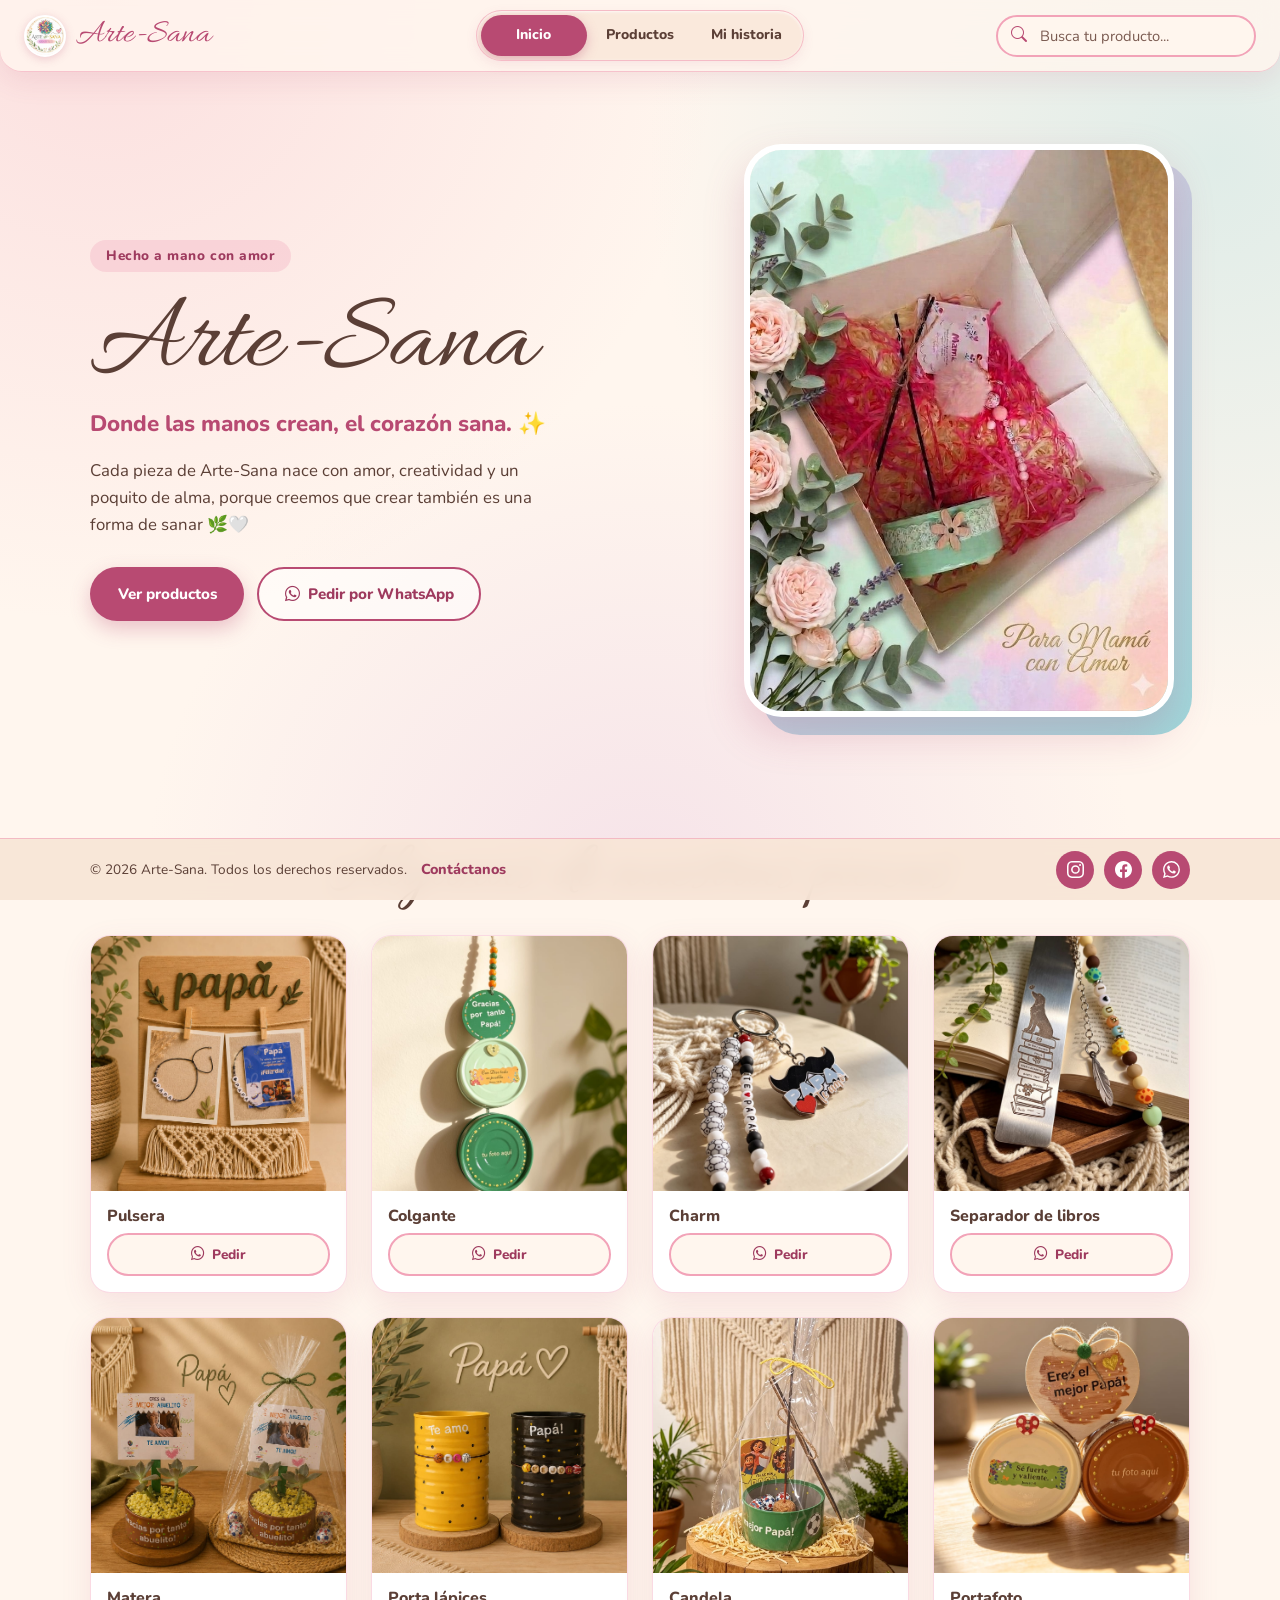
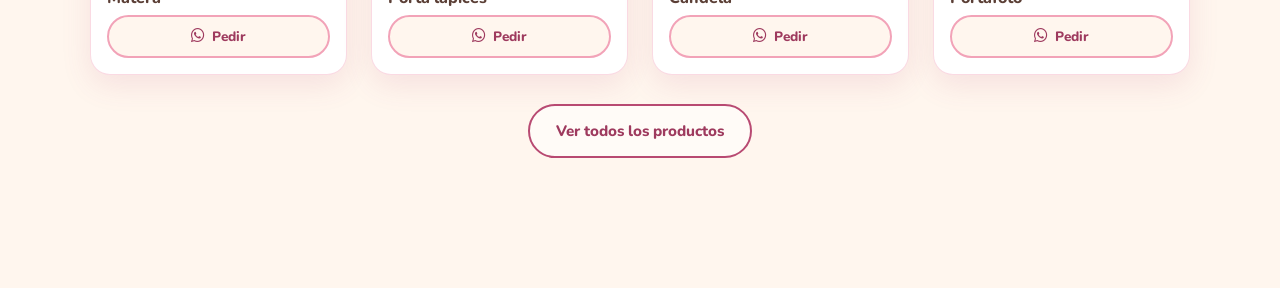
==== Public/index.html @ 7d5923bc "Stio terminado Arte-Sana arte-sanacr.com" ====
<!DOCTYPE html>
<html lang="es">

<head>
    <meta charset="UTF-8">
    <meta name="viewport" content="width=device-width, initial-scale=1">

    <title>Arte-Sana | Hecho a mano con amor</title>
    <meta name="description"
        content="Arte-Sana: pulseras, charms, colgantes, separadores de libros y más, hechos a mano con amor.">
    <meta name="theme-color" content="#FFF6EE">
    <link rel="icon" href="img/logo_arte-sana.png">

    <!-- Tipografías: Allura (títulos) y Nunito (texto) -->
    <link rel="preconnect" href="https://fonts.googleapis.com">
    <link rel="preconnect" href="https://fonts.gstatic.com" crossorigin>
    <link href="https://fonts.googleapis.com/css2?family=Allura&family=Nunito:wght@400;600;700;800&display=swap"
        rel="stylesheet">

    <!-- Íconos (lupa y WhatsApp) -->
    <link rel="stylesheet" href="https://cdn.jsdelivr.net/npm/bootstrap-icons@1.13.1/font/bootstrap-icons.min.css">

    <link rel="stylesheet" href="style.css">
</head>

<body>

    <header class="topbar">

        <a class="marca" href="#inicio" aria-label="Arte-Sana, ir al inicio">
            <img src="img/logo_arte-sana.png" alt="">
            <span>Arte-Sana</span>
        </a>

        <nav class="sidebar" aria-label="Navegación principal" data-active="0">
            <a class="sidebar-link" href="#inicio">Inicio</a>
            <a class="sidebar-link" href="#productos">Productos</a>
            <a class="sidebar-link" href="#historia">Mi historia</a>
            <span class="glass-glider" aria-hidden="true"></span>
        </nav>

        <div class="busqueda-wrap">
            <i class="bi bi-search" aria-hidden="true"></i>
            <input id="buscar-productos" type="text" placeholder="Busca tu producto..." class="buscador"
                autocomplete="off" aria-label="Buscar productos" role="combobox" aria-autocomplete="list"
                aria-controls="resultados-busqueda" aria-expanded="false">

            <ul id="resultados-busqueda" class="resultados-busqueda" role="listbox" hidden></ul>
        </div>
    </header>


    <main class="pagina">

        <!-- SECCIÓN 1: INICIO -->
        <section id="inicio" class="seccion-pagina activa">
            <div class="hero">
                <div class="hero-texto">
                    <p class="hero-etiqueta">Hecho a mano con amor</p>
                    <h1>Arte-Sana</h1>
                    <p class="hero-lema">Donde las manos crean, el corazón sana. ✨</p>
                    <p class="hero-desc">Cada pieza de Arte-Sana nace con amor, creatividad y un poquito de alma,
                        porque creemos que crear también es una forma de sanar 🌿🤍</p>
                    <div class="hero-botones">
                        <a class="btn btn-primario" href="#productos" data-ir>Ver productos</a>
                        <a class="btn btn-secundario"
                            href="https://api.whatsapp.com/send?phone=50688555545&text=Hola%20Arte-Sana,%20quisiera%20m%C3%A1s%20informaci%C3%B3n"
                            target="_blank" rel="noopener">
                            <i class="bi bi-whatsapp" aria-hidden="true"></i> Pedir por WhatsApp
                        </a>
                    </div>
                </div>

                <div class="hero-imagen">
                    <img class="hero-imagen-motivacional" src="img/inicio.jpeg"
                        alt="Canasta de regalo artesanal para mamá, preparada con amor">
                </div>
            </div>

            <!-- Se llena automáticamente con una pieza de cada categoría -->
            <div class="destacados" id="destacados-bloque" hidden>
                <h2 class="titulo-seccion">Algunas de nuestras piezas</h2>
                <div class="productos-galeria" id="destacados"></div>
                <div class="destacados-cta">
                    <a class="btn btn-secundario" href="#productos" data-ir>Ver todos los productos</a>
                </div>
            </div>
        </section>

        <!-- SECCIÓN 2: PRODUCTOS -->
        <section id="productos" class="seccion-pagina seccion-productos">
            <h2 class="titulo-seccion">Productos</h2>

            <!-- Los botones de filtro se crean solos con las categorías que tengan productos -->
            <div class="filtros" id="filtros" role="group" aria-label="Filtrar por categoría" hidden></div>

            <div class="categorias-productos">
                <section class="categoria-productos" data-categoria="pulseras" aria-labelledby="categoria-pulseras">
                    <h3 class="categoria-titulo" id="categoria-pulseras"><span>Pulseras</span></h3>
                    <div class="productos-galeria" aria-label="Pulseras"></div>
                </section>
                <section class="categoria-productos" data-categoria="colgantes" aria-labelledby="categoria-colgantes">
                    <h3 class="categoria-titulo" id="categoria-colgantes"><span>Colgantes</span></h3>
                    <div class="productos-galeria" aria-label="Colgantes"></div>
                </section>
                <section class="categoria-productos" data-categoria="charms" aria-labelledby="categoria-charms">
                    <h3 class="categoria-titulo" id="categoria-charms"><span>Charms</span></h3>
                    <div class="productos-galeria" aria-label="Charms"></div>
                </section>
                <section class="categoria-productos" data-categoria="separadores"
                    aria-labelledby="categoria-separadores">
                    <h3 class="categoria-titulo" id="categoria-separadores"><span>Separadores de libros</span></h3>
                    <div class="productos-galeria" aria-label="Separadores de libros"></div>
                </section>
                <section class="categoria-productos" data-categoria="materas" aria-labelledby="categoria-materas">
                    <h3 class="categoria-titulo" id="categoria-materas"><span>Materas</span></h3>
                    <div class="productos-galeria" aria-label="Materas"></div>
                </section>
                <section class="categoria-productos" data-categoria="porta-lapices"
                    aria-labelledby="categoria-porta-lapices">
                    <h3 class="categoria-titulo" id="categoria-porta-lapices"><span>Porta lápices</span></h3>
                    <div class="productos-galeria" aria-label="Porta lápices"></div>
                </section>
                <section class="categoria-productos" data-categoria="candelas" aria-labelledby="categoria-candelas">
                    <h3 class="categoria-titulo" id="categoria-candelas"><span>Candelas</span></h3>
                    <div class="productos-galeria" aria-label="Candelas"></div>
                </section>
                <section class="categoria-productos" data-categoria="otros" aria-labelledby="categoria-otros">
                    <h3 class="categoria-titulo" id="categoria-otros"><span>PortaFotos</span></h3>
                    <div class="productos-galeria" aria-label="Otros productos"></div>
                </section>
            </div>

            <!--
                LISTA DE PRODUCTOS
                Para agregar uno nuevo, copia una línea y cambia la foto y el nombre.
                La categoría se asigna sola según el nombre (pulsera, colgante, charm,
                separador, matera, porta lápices, candela). Si no coincide, va a "Otros productos".
                Opcionales:
                  - Precio:      <article class="producto" data-precio="₡3.500">
                  - Descripción: <p class="producto-detalle">Texto aquí</p> (dentro del article)
                  - Nombre para WhatsApp: agrega data-nombre-pedido="Diseño de flores"
                    al article para identificar esta pieza en el mensaje sin cambiar el título visible.
            -->
            <template id="productos-origen">
                <article class="producto"><img src="img/Pulsera1.jpg.jpeg" alt="Charm para papá">
                    <h3>Charm</h3>
                </article>
                <article class="producto"><img src="img/Pulsera2.jpg" alt="Pulsera artesanal">
                    <h3>Pulsera</h3>
                </article>
                <article class="producto"><img src="img/Pulsera3.jpg" alt="Pulsera artesanal">
                    <h3>Pulsera</h3>
                </article>
                <article class="producto"><img src="img/Pulsera5.jpg" alt="Pulsera artesanal">
                    <h3>Pulsera</h3>
                </article>
                <article class="producto"><img src="img/Llavero.jpg" alt="Charm artesanal">
                    <h3>Charm</h3>
                </article>
                <article class="producto"><img src="img/Llavero4.jpg" alt="Charm artesanal">
                    <h3>Charm</h3>
                </article>
                <article class="producto"><img src="img/LLavero5.jpg" alt="Charm artesanal">
                    <h3>Charm</h3>
                </article>
                <article class="producto"><img src="img/Llavero6.jpg" alt="Charm artesanal">
                    <h3>Charm</h3>
                </article>
                <article class="producto"><img src="img/Llavero7.jpg" alt="Charm artesanal">
                    <h3>Charm</h3>
                </article>
                <article class="producto"><img src="img/Llavero8.jpg" alt="Charm artesanal">
                    <h3>Charm</h3>
                </article>
                <article class="producto"><img src="img/Charm1.jpg" alt="Charm artesanal">
                    <h3>Charm</h3>
                </article>
                <article class="producto"><img src="img/Charm2.jpeg" alt="Charm artesanal">
                    <h3>Charm</h3>
                </article>
                <article class="producto"><img src="img/Charm3.jpeg" alt="Charm artesanal">
                    <h3>Charm</h3>
                </article>
                <article class="producto"><img src="img/Charm4.jpeg" alt="Charm artesanal">
                    <h3>Charm</h3>
                </article>
                <article class="producto"><img src="img/Charm5.jpeg" alt="Charm artesanal">
                    <h3>Charm</h3>
                </article>
                <article class="producto"><img src="img/Charm6.jpeg" alt="Charm artesanal">
                    <h3>Charm</h3>
                </article>
                <article class="producto"><img src="img/Charm7.jpeg" alt="Charm artesanal">
                    <h3>Charm</h3>
                </article>
                <article class="producto"><img src="img/Charm8.jpeg" alt="Charm artesanal">
                    <h3>Charm</h3>
                </article>
                <article class="producto"><img src="img/Charm9.jpeg" alt="Charm artesanal">
                    <h3>Charm</h3>
                </article>
                <article class="producto"><img src="img/Charm10.jpeg" alt="Charm artesanal">
                    <h3>Charm</h3>
                </article>
                <article class="producto"><img src="img/Charm11.jpeg" alt="Charm artesanal">
                    <h3>Charm</h3>
                </article>
                <article class="producto"><img src="img/Charm12.jpeg" alt="Charm artesanal">
                    <h3>Charm</h3>
                </article>
                <article class="producto"><img src="img/Charm13.jpeg" alt="Charm artesanal">
                    <h3>Charm</h3>
                </article>
                <article class="producto"><img src="img/Charm14.jpeg" alt="Charm artesanal">
                    <h3>Charm</h3>
                </article>
                <article class="producto"><img src="img/Charm15.jpeg" alt="Charm artesanal">
                    <h3>Charm</h3>
                </article>
                <article class="producto"><img src="img/Charm16.jpeg" alt="Charm artesanal">
                    <h3>Charm</h3>
                </article>
                <article class="producto"><img src="img/Charm17.jpeg" alt="Charm artesanal">
                    <h3>Charm</h3>
                </article>
                <article class="producto"><img src="img/Charm18.jpeg" alt="Charm artesanal">
                    <h3>Charm</h3>
                </article>
                <article class="producto"><img src="img/Charm19.jpeg" alt="Charm artesanal">
                    <h3>Charm</h3>
                </article>
                <article class="producto"><img src="img/Charm20.jpeg" alt="Charm artesanal">
                    <h3>Charm</h3>
                </article>
                <article class="producto"><img src="img/Charm21.jpeg" alt="Charm artesanal">
                    <h3>Charm</h3>
                </article>
                <article class="producto"><img src="img/Charm22.jpeg" alt="Charm artesanal">
                    <h3>Charm</h3>
                </article>
                <article class="producto"><img src="img/Charm23.jpeg" alt="Charm artesanal">
                    <h3>Charm</h3>
                </article>
                <article class="producto"><img src="img/Charm24.jpeg" alt="Charm artesanal">
                    <h3>Charm</h3>
                </article>
                <article class="producto"><img src="img/Charm25.jpeg" alt="Charm artesanal">
                    <h3>Charm</h3>
                </article>
                <article class="producto"><img src="img/Charm26.jpeg" alt="Charm artesanal">
                    <h3>Charm</h3>
                </article>
                <article class="producto"><img src="img/Charm27.jpeg" alt="Charm artesanal">
                    <h3>Charm</h3>
                </article>
                <article class="producto"><img src="img/Charm28.jpeg" alt="Charm artesanal">
                    <h3>Charm</h3>
                </article>
                <article class="producto"><img src="img/Charm29.jpeg" alt="Charm artesanal">
                    <h3>Charm</h3>
                </article>
                <article class="producto"><img src="img/Charm30.jpeg" alt="Charm artesanal">
                    <h3>Charm</h3>
                </article>
                <article class="producto"><img src="img/Charm31.jpeg" alt="Charm artesanal">
                    <h3>Charm</h3>
                </article>
                <article class="producto"><img src="img/Charm32.jpeg" alt="Charm artesanal">
                    <h3>Charm</h3>
                </article>
                <article class="producto"><img src="img/Charm33.jpeg" alt="Charm artesanal">
                    <h3>Charm</h3>
                </article>
                <article class="producto"><img src="img/Charm34.jpeg" alt="Charm artesanal">
                    <h3>Charm</h3>
                </article>
                <article class="producto"><img src="img/Charm35.jpeg" alt="Charm artesanal">
                    <h3>Charm</h3>
                </article>
                <article class="producto"><img src="img/Charm36.jpeg" alt="Charm artesanal">
                    <h3>Charm</h3>
                </article>
                <article class="producto"><img src="img/Charm37.jpeg" alt="Charm artesanal">
                    <h3>Charm</h3>
                </article>
                <article class="producto"><img src="img/Charm38.jpeg" alt="Charm artesanal">
                    <h3>Charm</h3>
                </article>
                <article class="producto"><img src="img/Charm39.jpeg" alt="Charm artesanal">
                    <h3>Charm</h3>
                </article>
                <article class="producto"><img src="img/Charm40.jpeg" alt="Charm artesanal">
                    <h3>Charm</h3>
                </article>
                <article class="producto"><img src="img/Charm41.jpeg" alt="Charm artesanal">
                    <h3>Charm</h3>
                </article>
                <article class="producto"><img src="img/Charm42.jpeg" alt="Charm artesanal">
                    <h3>Charm</h3>
                </article>
                <article class="producto"><img src="img/Charm43.jpeg" alt="Charm artesanal">
                    <h3>Charm</h3>
                </article>
                <article class="producto"><img src="img/Charm44.jpeg" alt="Charm artesanal">
                    <h3>Charm</h3>
                </article>
                <article class="producto"><img src="img/Charm45.jpeg" alt="Charm artesanal">
                    <h3>Charm</h3>
                </article>
                <article class="producto"><img src="img/Charm46.jpeg" alt="Charm artesanal">
                    <h3>Charm</h3>
                </article>
                <article class="producto"><img src="img/Charm47.jpeg" alt="Charm artesanal">
                    <h3>Charm</h3>
                </article>
                <article class="producto"><img src="img/Charm48.jpeg" alt="Charm artesanal">
                    <h3>Charm</h3>
                </article>
                <article class="producto"><img src="img/Charm49.jpeg" alt="Charm artesanal">
                    <h3>Charm</h3>
                </article>
                <article class="producto"><img src="img/Colgante.jpg" alt="Colgante artesanal">
                    <h3>Colgante</h3>
                </article>
                <article class="producto"><img src="img/Colgante2.jpg" alt="Colgante artesanal">
                    <h3>Colgante</h3>
                </article>
                <article class="producto"><img src="img/Candela1.jpg" alt="Candela artesanal">
                    <h3>Candela</h3>
                </article>
                <article class="producto"><img src="img/Candela2.jpg" alt="Candela artesanal">
                    <h3>Candela</h3>
                </article>
                <article class="producto"><img src="img/Candela3.jpg" alt="Candela artesanal">
                    <h3>Candela</h3>
                </article>
                <article class="producto"><img src="img/Candela4.jpg" alt="Candela artesanal">
                    <h3>Candela</h3>
                </article>
                <article class="producto"><img src="img/SeparaLibros.jpg" alt="Separador de libros artesanal">
                    <h3>Separador de libros</h3>
                </article>
                <article class="producto"><img src="img/SeparaLibros2.jpg" alt="Separador de libros artesanal">
                    <h3>Separador de libros</h3>
                </article>
                <article class="producto"><img src="img/SeparaLibros3.jpeg" alt="Separador de libros artesanal">
                    <h3>Separador de libros</h3>
                </article>
                <article class="producto"><img src="img/Materas1.jpg" alt="Matera artesanal">
                    <h3>Matera</h3>
                </article>
                <article class="producto"><img src="img/Materas2.jpg" alt="Matera artesanal">
                    <h3>Matera</h3>
                </article>
                <article class="producto"><img src="img/Materas3.jpg" alt="Matera artesanal">
                    <h3>Matera</h3>
                </article>
                <article class="producto"><img src="img/Materas4.jpg" alt="Matera artesanal">
                    <h3>Matera</h3>
                </article>
                <article class="producto"><img src="img/Materas10.jpg" alt="Matera artesanal">
                    <h3>Matera</h3>
                </article>
                <article class="producto"><img src="img/PortaLapices2.jpg" alt="Porta lápices artesanal">
                    <h3>Porta lápices</h3>
                </article>
                <article class="producto"><img src="img/PortaLapices3.jpg" alt="Porta lápices artesanal">
                    <h3>Porta lápices</h3>
                </article>
                <article class="producto"><img src="img/PortaLapices4.jpg" alt="Porta lápices artesanal">
                    <h3>Porta lápices</h3>
                </article>
                <article class="producto"><img src="img/PortaLapices5.jpg" alt="Porta lápices artesanal">
                    <h3>Porta lápices</h3>
                </article>
                <article class="producto"><img src="img/Portafoto1.jpg" alt="Portafoto artesanal">
                    <h3>Portafoto</h3>
                </article>
            </template>
        </section>

        <!-- SECCIÓN 3: CONTACTO -->
        <section id="contacto" class="seccion-pagina contacto-seccion" aria-labelledby="contacto-titulo">
            <div class="contacto-tarjeta">
                <h2 class="titulo-seccion" id="contacto-titulo">Contáctame</h2>
                <p>¿Te gustó alguna pieza? Escríbeme y con gusto te cuento más.</p>
                <hr class="linea-contacto">
                <p>
                    <i class="bi bi-telephone" aria-hidden="true"></i> Teléfono:
                    <a href="tel:+50688555545">+506 8855-5545</a>
                </p>
                <div class="contacto-botones">
                    <a class="btn btn-primario"
                        href="https://api.whatsapp.com/send?phone=50688555545&text=Hola%20Arte-Sana,%20quisiera%20m%C3%A1s%20informaci%C3%B3n"
                        target="_blank" rel="noopener">
                        <i class="bi bi-whatsapp" aria-hidden="true"></i> Escríbeme por WhatsApp
                    </a>
                    <a class="btn btn-secundario" href="https://www.facebook.com/profile.php?id=61594188442685"
                        target="_blank" rel="noopener noreferrer">
                        <i class="bi bi-facebook" aria-hidden="true"></i> Facebook
                    </a>
                </div>
                <div class="codigo-qr">
                    <p>Escanea para visitar nuestra página</p>
                    <a href="https://arte-sanacr.com/" target="_blank" rel="noopener noreferrer"
                        aria-label="Abrir el sitio web de Arte-Sana">
                        <img src="img/qr-arte-sana.svg" alt="Código QR para visitar arte-sanacr.com">
                    </a>
                    <a class="codigo-qr-url" href="https://arte-sanacr.com/" target="_blank"
                        rel="noopener noreferrer">arte-sanacr.com</a>
                </div>
            </div>
        </section>

        <!-- SECCIÓN 4: HISTORIA -->
        <section id="historia" class="seccion-pagina historia-seccion" aria-labelledby="historia-titulo">
            <div class="historia-contenido">
                <h2 class="titulo-seccion" id="historia-titulo">Mi historia</h2>
                <p>Arte Sana es un espacio donde la creatividad se convierte en emoción y donde cada creación busca
                    tocar el corazón de quien la recibe. Es arte hecho con calma, con cuidado y con la esperanza de que
                    pueda acompañarte en un momento especial o convertirse en un regalo lleno de significado.</p>
                <p>Gracias por llegar hasta aquí y por abrirle un espacio a este proyecto que nace desde el corazón. Hoy
                    comienza un camino lleno de ilusión, y me emociona saber que tú formas parte de él.</p>
                <div class="historia-deseos">
                    <p>Que cada creación encuentre a la persona indicada.</p>
                    <p>Que cada detalle cuente una historia.</p>
                    <p>Que cada pieza lleve consigo un poquito de amor.</p>
                </div>
                <p>Bienvenido a Arte Sana, un pequeño universo creado para inspirar, emocionar y compartir amor a través
                    del arte.</p>
                <p class="historia-firma">¡Arte-Sana!</p>
                <p class="historia-frase">Arte que nace del alma y llega al corazón.</p>
            </div>
        </section>

    </main>

    <footer class="footer">
        <div class="redes">
            <p class="copyright">
                © 2026 Arte-Sana. Todos los derechos reservados.
            </p>
            <a class="enlace-contacto" href="#contacto" data-ir>Contáctanos</a>

            <div class="social-links" role="group" aria-label="Redes sociales">
                <!-- Instagram (sin redirección por ahora) -->
                <a href="#" class="socialContainer containerOne" aria-label="Instagram">
                    <svg class="socialSvg instagramSvg" viewBox="0 0 16 16" aria-hidden="true">
                        <path
                            d="M8 0C5.829 0 5.556.01 4.703.048 3.85.088 3.269.222 2.76.42a3.917 3.917 0 0 0-1.417.923A3.927 3.927 0 0 0 .42 2.76C.222 3.268.087 3.85.048 4.7.01 5.555 0 5.827 0 8.001c0 2.172.01 2.444.048 3.297.04.852.174 1.433.372 1.942.205.526.478.972.923 1.417.444.445.89.719 1.416.923.51.198 1.09.333 1.942.372C5.555 15.99 5.827 16 8 16s2.444-.01 3.298-.048c.851-.04 1.434-.174 1.943-.372a3.916 3.916 0 0 0 1.416-.923c.445-.445.718-.891.923-1.417.197-.509.332-1.09.372-1.942C15.99 10.445 16 10.173 16 8s-.01-2.445-.048-3.299c-.04-.851-.175-1.433-.372-1.941a3.926 3.926 0 0 0-.923-1.417A3.911 3.911 0 0 0 13.24.42c-.51-.198-1.092-.333-1.943-.372C10.443.01 10.172 0 7.998 0h.003zm-.717 1.442h.718c2.136 0 2.389.007 3.232.046.78.035 1.204.166 1.486.275.373.145.64.319.92.599.28.28.453.546.598.92.11.281.24.705.275 1.485.039.843.047 1.096.047 3.231s-.008 2.389-.047 3.232c-.035.78-.166 1.203-.275 1.485a2.47 2.47 0 0 1-.599.919c-.28.28-.546.453-.92.598-.28.11-.704.24-1.485.276-.843.038-1.096.047-3.232.047s-2.39-.009-3.233-.047c-.78-.036-1.203-.166-1.485-.276a2.478 2.478 0 0 1-.92-.598 2.48 2.48 0 0 1-.6-.92c-.109-.281-.24-.705-.275-1.485-.038-.843-.046-1.096-.046-3.233 0-2.136.008-2.388.046-3.231.036-.78.166-1.204.276-1.486.145-.373.319-.64.599-.92.28-.28.546-.453.92-.598.282-.11.705-.24 1.485-.276.738-.034 1.024-.044 2.515-.045v.002zm4.988 1.328a.96.96 0 1 0 0 1.92.96.96 0 0 0 0-1.92zm-4.27 1.122a4.109 4.109 0 1 0 0 8.217 4.109 4.109 0 0 0 0-8.217zm0 1.441a2.667 2.667 0 1 1 0 5.334 2.667 2.667 0 0 1 0-5.334z">
                        </path>
                    </svg>
                </a>

                <a href="https://www.facebook.com/profile.php?id=61594188442685" target="_blank"
                    rel="noopener noreferrer" class="socialContainer containerTwo" aria-label="Facebook"
                    title="Visitar Facebook de Arte-Sana">
                    <svg class="socialSvg facebookSvg" viewBox="0 0 16 16" aria-hidden="true">
                        <path
                            d="M16 8.049c0-4.446-3.582-8.05-8-8.05C3.58 0-.002 3.603-.002 8.05c0 4.017 2.926 7.347 6.75 7.951v-5.625h-2.03V8.05H6.75V6.275c0-2.017 1.195-3.131 3.022-3.131.876 0 1.791.157 1.791.157v1.98h-1.009c-.993 0-1.303.621-1.303 1.258v1.51h2.218l-.354 2.326H9.25V16c3.824-.604 6.75-3.934 6.75-7.951z">
                        </path>
                    </svg>
                </a>

                <a href="https://api.whatsapp.com/send?phone=50688555545" target="_blank" rel="noopener"
                    class="socialContainer containerFour" aria-label="WhatsApp">
                    <svg class="socialSvg whatsappSvg" viewBox="0 0 16 16" aria-hidden="true">
                        <path
                            d="M13.601 2.326A7.854 7.854 0 0 0 7.994 0C3.627 0 .068 3.558.064 7.926c0 1.399.366 2.76 1.057 3.965L0 16l4.204-1.102a7.933 7.933 0 0 0 3.79.965h.004c4.368 0 7.926-3.558 7.93-7.93A7.898 7.898 0 0 0 13.6 2.326zM7.994 14.521a6.573 6.573 0 0 1-3.356-.92l-.24-.144-2.494.654.666-2.433-.156-.251a6.56 6.56 0 0 1-1.007-3.505c0-3.626 2.957-6.584 6.591-6.584a6.56 6.56 0 0 1 4.66 1.931 6.557 6.557 0 0 1 1.928 4.66c-.004 3.639-2.961 6.592-6.592 6.592zm3.615-4.934c-.197-.099-1.17-.578-1.353-.646-.182-.065-.315-.099-.445.099-.133.197-.513.646-.627.775-.114.133-.232.148-.43.05-.197-.1-.836-.308-1.592-.985-.59-.525-.985-1.175-1.103-1.372-.114-.198-.011-.304.088-.403.087-.088.197-.232.296-.346.1-.114.133-.198.198-.33.065-.134.034-.248-.015-.347-.05-.099-.445-1.076-.612-1.47-.16-.389-.323-.335-.445-.34-.114-.007-.247-.007-.38-.007a.729.729 0 0 0-.529.247c-.182.198-.691.677-.691 1.654 0 .977.71 1.916.81 2.049.098.133 1.394 2.132 3.383 2.992.47.205.84.326 1.129.418.475.152.904.129 1.246.08.38-.058 1.171-.48 1.338-.943.164-.464.164-.86.114-.943-.049-.084-.182-.133-.38-.232z">
                        </path>
                    </svg>
                </a>
            </div>
        </div>
    </footer>

    <script>
        // ==========================================================
        // CONFIGURACIÓN
        // ==========================================================
        const WHATSAPP = "50688555545";
        const WHATSAPP_GREETING = "Hola Arte-Sana! Me gustaron mucho tus productos quisiera ver más!";

        // ==========================================================
        // NAVEGACIÓN SPA SIN SCROLL
        // ==========================================================
        const sectionLinks = [...document.querySelectorAll(".sidebar-link")];
        const allSections = [...document.querySelectorAll(".seccion-pagina")];
        const sectionNav = document.querySelector(".sidebar");

        function switchSection(targetId, updateHistory = true) {
            const target = document.getElementById(targetId.slice(1));
            if (!target || !allSections.includes(target)) return;

            allSections.forEach((section) => section.classList.toggle("activa", section === target));

            window.scrollTo({ top: 1, behavior: "instant" });

            const activeIndex = sectionLinks.findIndex(link => link.getAttribute("href") === targetId);
            // -1 = página que no está en el menú (Contacto): se oculta el deslizador
            sectionNav.dataset.active = activeIndex;
            sectionLinks.forEach((link, idx) => {
                if (idx === activeIndex) {
                    link.setAttribute("aria-current", "page");
                } else {
                    link.removeAttribute("aria-current");
                }
            });

            if (updateHistory && window.location.hash !== targetId) {
                window.history.pushState(null, "", targetId);
            }
        }

        // Cualquier enlace interno (menú, botones, pie de página) cambia de sección sin recargar
        document.addEventListener("click", (event) => {
            const link = event.target.closest(".sidebar-link, [data-ir], .marca");
            if (!link) return;

            event.preventDefault();
            switchSection(link.getAttribute("href"));
        });

        window.addEventListener("popstate", () => {
            switchSection(window.location.hash || "#inicio", false);
        });
        switchSection(window.location.hash || "#inicio", false);

        // ==========================================================
        // PRODUCTOS: tarjetas, categorías, filtros y destacados
        // ==========================================================
        const productSearch = document.querySelector("#buscar-productos");
        const suggestions = document.querySelector("#resultados-busqueda");
        const productSource = document.querySelector("#productos-origen");
        const productCards = [...productSource.content.querySelectorAll(".producto")];

        function normalizeText(text) {
            return text
                .normalize("NFD")
                .replace(/[̀-ͯ]/g, "")
                .toLocaleLowerCase("es");
        }

        // Arma cada tarjeta: foto, nombre, precio opcional y botón de WhatsApp
        productCards.forEach((card) => {
            const img = card.querySelector("img");
            const heading = card.querySelector("h3");
            const detail = card.querySelector(".producto-detalle");
            const title = heading.textContent.trim();
            const orderName = card.dataset.nombrePedido || title;

            img.loading = "lazy";
            img.decoding = "async";

            const imgWrap = document.createElement("div");
            imgWrap.className = "producto-img";
            imgWrap.append(img);

            const info = document.createElement("div");
            info.className = "producto-info";
            info.append(heading);

            if (card.dataset.precio) {
                const price = document.createElement("p");
                price.className = "producto-precio";
                price.textContent = card.dataset.precio;
                info.append(price);
            }
            if (detail) info.append(detail);

            const order = document.createElement("a");
            order.className = "btn-pedir";
            order.target = "_blank";
            order.rel = "noopener";
            const message = `${WHATSAPP_GREETING}\nProducto: ${orderName}`;
            order.href = `https://api.whatsapp.com/send?phone=${WHATSAPP}&text=${encodeURIComponent(message)}`;
            order.setAttribute("aria-label", `Pedir ${orderName} por WhatsApp`);
            order.innerHTML = '<i class="bi bi-whatsapp" aria-hidden="true"></i> Pedir';
            info.append(order);

            card.tabIndex = -1;
            card.replaceChildren(imgWrap, info);
        });

        // Reparte cada producto en su categoría según el nombre
        const categoryRules = [
            { id: "pulseras", keyword: "pulsera" },
            { id: "colgantes", keyword: "colgante" },
            { id: "charms", keyword: "charm" },
            { id: "separadores", keyword: "separador" },
            { id: "materas", keyword: "matera" },
            { id: "porta-lapices", keyword: "porta lapic" },
            { id: "candelas", keyword: "candela" }
        ];
        const categorySections = [...document.querySelectorAll(".categoria-productos")];

        productCards.forEach((card) => {
            const title = normalizeText(card.querySelector("h3").textContent);
            const category = categoryRules.find((rule) => title.includes(rule.keyword));
            const target = document.querySelector(
                `.categoria-productos[data-categoria="${category ? category.id : "otros"}"] .productos-galeria`
            );

            target.append(card);
        });

        // Las categorías sin productos no se muestran; las demás llevan su contador
        categorySections.forEach((section) => {
            const total = section.querySelector(".productos-galeria").childElementCount;
            section.dataset.vacia = String(total === 0);
            section.hidden = total === 0;

            if (total > 0) {
                const count = document.createElement("span");
                count.className = "categoria-cantidad";
                count.textContent = total;
                section.querySelector(".categoria-titulo").append(count);
            }
        });

        // Botones de filtro
        const filterBar = document.querySelector("#filtros");
        const filledSections = categorySections.filter((section) => section.dataset.vacia === "false");
        let currentFilter = "todo";

        function setFilter(filterId) {
            currentFilter = filterId;
            categorySections.forEach((section) => {
                const isEmpty = section.dataset.vacia === "true";
                section.hidden = isEmpty || (filterId !== "todo" && section.dataset.categoria !== filterId);
            });
            filterBar.querySelectorAll(".chip").forEach((chip) => {
                chip.setAttribute("aria-pressed", String(chip.dataset.filtro === filterId));
            });
        }

        if (filledSections.length > 1) {
            const options = [{ id: "todo", label: "Todo" }].concat(
                filledSections.map((section) => ({
                    id: section.dataset.categoria,
                    label: section.querySelector(".categoria-titulo span").textContent
                }))
            );

            options.forEach((option) => {
                const chip = document.createElement("button");
                chip.type = "button";
                chip.className = "chip";
                chip.dataset.filtro = option.id;
                chip.textContent = option.label;
                chip.setAttribute("aria-pressed", String(option.id === "todo"));
                chip.addEventListener("click", () => setFilter(option.id));
                filterBar.append(chip);
            });
            filterBar.hidden = false;
        }

        // Piezas destacadas en el inicio: una por cada categoría disponible
        const featuredBox = document.querySelector("#destacados");
        const featuredCards = categoryRules
            .map((rule) => productCards.find((card) =>
                normalizeText(card.querySelector("h3").textContent).includes(rule.keyword)
            ))
            .filter(Boolean);
        const otherFeaturedCard = productCards.find((card) =>
            !categoryRules.some((rule) =>
                normalizeText(card.querySelector("h3").textContent).includes(rule.keyword)
            )
        );
        if (otherFeaturedCard) featuredCards.push(otherFeaturedCard);

        featuredCards.forEach((card) => {
            const copy = card.cloneNode(true);
            copy.removeAttribute("tabindex");
            featuredBox.append(copy);
        });
        document.querySelector("#destacados-bloque").hidden = featuredBox.childElementCount === 0;

        // ==========================================================
        // BUSCADOR
        // ==========================================================
        function closeSuggestions() {
            suggestions.hidden = true;
            productSearch.setAttribute("aria-expanded", "false");
        }

        function goToProduct(card) {
            setFilter("todo");
            switchSection("#productos");
            card.scrollIntoView({ behavior: "smooth", block: "center" });
            card.focus({ preventScroll: true });
            card.classList.remove("resaltado");
            void card.offsetWidth;
            card.classList.add("resaltado");
        }

        productSearch.addEventListener("input", () => {
            const query = normalizeText(productSearch.value.trim());
            suggestions.replaceChildren();

            if (!query) {
                closeSuggestions();
                return;
            }

            const matches = productCards.filter((card) => {
                return normalizeText(card.querySelector("h3").textContent).includes(query);
            });

            matches.forEach((card) => {
                const title = card.querySelector("h3").textContent.trim();
                const item = document.createElement("li");
                const button = document.createElement("button");
                const thumb = document.createElement("img");

                thumb.src = card.querySelector(".producto-img img").currentSrc || card.querySelector(".producto-img img").src;
                thumb.alt = "";
                button.type = "button";
                button.append(thumb, document.createTextNode(title));

                button.addEventListener("click", () => {
                    productSearch.value = title;
                    closeSuggestions();
                    goToProduct(card);
                });

                item.append(button);
                suggestions.append(item);
            });

            if (matches.length === 0) {
                const empty = document.createElement("li");
                empty.className = "resultados-sin";
                empty.textContent = "No encontramos ese producto todavía 🌸";
                suggestions.append(empty);
            }

            suggestions.hidden = false;
            productSearch.setAttribute("aria-expanded", "true");
        });

        // Teclado: flechas para moverse entre resultados, Escape para cerrar
        productSearch.addEventListener("keydown", (event) => {
            if (event.key === "Escape") {
                closeSuggestions();
            } else if (event.key === "ArrowDown") {
                const first = suggestions.querySelector("button");
                if (first) {
                    event.preventDefault();
                    first.focus();
                }
            }
        });

        suggestions.addEventListener("keydown", (event) => {
            const buttons = [...suggestions.querySelectorAll("button")];
            const index = buttons.indexOf(document.activeElement);

            if (event.key === "ArrowDown" && index < buttons.length - 1) {
                event.preventDefault();
                buttons[index + 1].focus();
            } else if (event.key === "ArrowUp") {
                event.preventDefault();
                (index > 0 ? buttons[index - 1] : productSearch).focus();
            } else if (event.key === "Escape") {
                closeSuggestions();
                productSearch.focus();
            }
        });

        document.addEventListener("click", (event) => {
            if (!event.target.closest(".busqueda-wrap")) closeSuggestions();
        });

        // ==========================================================
        // BARRA SUPERIOR Y PIE DE PÁGINA DINÁMICOS
        // ==========================================================
        const topbar = document.querySelector(".topbar");
        const footer = document.querySelector(".footer");
        let lastScrollY = window.scrollY;

        function playBounce(element, className) {
            element.classList.remove(className);
            void element.offsetWidth;
            element.classList.add(className);
        }

        topbar.addEventListener("animationend", () => {
            topbar.classList.remove("topbar--rebote");
        });
        footer.addEventListener("animationend", () => {
            footer.classList.remove("footer--rebote");
        });

        window.addEventListener("scroll", () => {
            const currentScrollY = window.scrollY;
            const scrollDifference = currentScrollY - lastScrollY;

            if (Math.abs(scrollDifference) >= 4) {
                const isScrollingUp = scrollDifference < 0 && currentScrollY > 0;
                footer.classList.toggle("footer--oculto", isScrollingUp);
                footer.inert = isScrollingUp;
            }

            if (scrollDifference < 0 && currentScrollY <= 1
                && !topbar.classList.contains("topbar--rebote")) {
                playBounce(topbar, "topbar--rebote");
            }

            const maxScrollY = document.documentElement.scrollHeight - window.innerHeight;
            if (scrollDifference > 0 && currentScrollY >= maxScrollY - 1) {
                footer.classList.remove("footer--oculto");
                footer.inert = false;
                if (!footer.classList.contains("footer--rebote")) {
                    playBounce(footer, "footer--rebote");
                }
            }

            lastScrollY = currentScrollY;
        }, { passive: true });
    </script>
</body>

</html>
---- Public/style.css ----
/* ==========================================================
   ARTE-SANA · Hoja de estilos
   Paleta tomada del logo y de las fotos de la página de Facebook
   ========================================================== */

:root {
    /* Paleta de marca */
    --crema: #FFF6EE;
    --durazno: #F8E5D6;
    --rosa: #B84A72;
    --rosa-oscuro: #9E3A5E;
    --rosa-suave: #F2A3B8;
    --turquesa: #9ED8DB;
    --verde: #7FB77E;
    --lila: #E6C3E0;
    --dorado: #D4A85F;
    --texto: #5B3F36;
    --texto-suave: #7A5A50;

    /* Tipografías: una script para títulos y una redondeada para el resto */
    --fuente-titulo: "Allura", cursive;
    --fuente-texto: "Nunito", system-ui, -apple-system, "Segoe UI", sans-serif;

    /* Medidas y sombras */
    --alto-topbar: 72px;
    --radio: 20px;
    --sombra: 0 10px 30px rgba(184, 74, 114, 0.12);
    --sombra-hover: 0 18px 40px rgba(184, 74, 114, 0.22);
}

*,
*::before,
*::after {
    box-sizing: border-box;
}

[hidden] {
    display: none !important;
}

html {
    scroll-behavior: smooth;
    -webkit-text-size-adjust: 100%;
}

body {
    margin: 0;
    min-height: 100vh;
    overflow-x: hidden;
    font-family: var(--fuente-texto);
    font-weight: 400;
    line-height: 1.6;
    color: var(--texto);
    background:
        radial-gradient(circle at 8% 0%, rgba(242, 163, 184, 0.28), transparent 42%),
        radial-gradient(circle at 95% 18%, rgba(158, 216, 219, 0.32), transparent 40%),
        radial-gradient(circle at 50% 100%, rgba(230, 195, 224, 0.38), transparent 45%),
        var(--crema);
    background-attachment: fixed;
}

h1,
h2,
h3,
p {
    margin: 0;
}

img {
    display: block;
    max-width: 100%;
}

a {
    color: var(--rosa-oscuro);
}

.pagina {
    min-height: 100vh;
    padding: calc(var(--alto-topbar) + 40px) clamp(16px, 4vw, 40px) 130px;
}

/* ---------- Títulos ---------- */
.titulo-seccion {
    margin-bottom: 1.5rem;
    font-family: var(--fuente-titulo);
    font-size: clamp(2.8rem, 6vw, 4.2rem);
    font-weight: 400;
    line-height: 1.1;
    text-align: center;
    color: var(--texto);
}

/* ---------- Botones ---------- */
.btn {
    display: inline-flex;
    align-items: center;
    justify-content: center;
    gap: 0.5rem;
    padding: 0.8rem 1.6rem;
    font: inherit;
    font-size: 0.95rem;
    font-weight: 800;
    text-decoration: none;
    border: 2px solid transparent;
    border-radius: 999px;
    cursor: pointer;
    transition: transform 0.2s ease, box-shadow 0.2s ease, background-color 0.2s ease, color 0.2s ease;
}

.btn:active {
    transform: scale(0.97);
}

.btn:focus-visible,
.chip:focus-visible,
.btn-pedir:focus-visible,
.sidebar-link:focus-visible,
.marca:focus-visible {
    outline: 3px solid var(--rosa);
    outline-offset: 3px;
}

.btn-primario {
    color: #fff;
    background: var(--rosa);
    box-shadow: 0 8px 20px rgba(184, 74, 114, 0.3);
}

.btn-primario:hover {
    background: var(--rosa-oscuro);
    box-shadow: 0 12px 26px rgba(184, 74, 114, 0.38);
    transform: translateY(-2px);
}

.btn-secundario {
    color: var(--rosa-oscuro);
    background: rgba(255, 255, 255, 0.55);
    border-color: var(--rosa);
}

.btn-secundario:hover {
    color: #fff;
    background: var(--rosa);
    transform: translateY(-2px);
}

/* ==========================================================
   BARRA SUPERIOR
   ========================================================== */
.topbar {
    position: fixed;
    top: 0;
    right: 0;
    left: 0;
    z-index: 40;
    display: grid;
    grid-template-columns: minmax(0, 1fr) auto minmax(0, 1fr);
    align-items: center;
    gap: 18px;
    min-height: var(--alto-topbar);
    padding: 8px 24px;
    background: rgba(255, 246, 238, 0.82);
    border-bottom: 1px solid rgba(242, 163, 184, 0.6);
    border-radius: 0 0 22px 22px;
    box-shadow: 0 8px 28px rgba(184, 74, 114, 0.12);
    backdrop-filter: blur(14px);
    -webkit-backdrop-filter: blur(14px);
}

.marca {
    display: inline-flex;
    align-items: center;
    gap: 0.6rem;
    justify-self: start;
    color: var(--rosa);
    font-family: var(--fuente-titulo);
    font-size: 2.1rem;
    line-height: 1;
    text-decoration: none;
    white-space: nowrap;
}

.marca img {
    width: 42px;
    height: 42px;
    object-fit: cover;
    background: #fff;
    border: 2px solid #fff;
    border-radius: 50%;
    box-shadow: 0 2px 8px rgba(184, 74, 114, 0.25);
}

/* ---------- Buscador ---------- */
.busqueda-wrap {
    position: relative;
    justify-self: end;
    width: min(100%, 260px);
}

.busqueda-wrap > .bi-search {
    position: absolute;
    top: 50%;
    left: 15px;
    z-index: 1;
    color: var(--rosa);
    transform: translateY(-50%);
    pointer-events: none;
}

.buscador {
    width: 100%;
    height: 42px;
    padding: 0 16px 0 42px;
    font: inherit;
    font-size: 0.92rem;
    color: var(--texto);
    background: var(--crema);
    border: 2px solid var(--rosa-suave);
    border-radius: 999px;
    outline: none;
    transition: border-color 0.25s ease, box-shadow 0.25s ease, background-color 0.25s ease;
}

.buscador::placeholder {
    color: var(--texto-suave);
    opacity: 1;
}

.buscador:hover {
    border-color: var(--rosa);
}

.buscador:focus {
    background: #fff;
    border-color: var(--rosa);
    box-shadow: 0 0 0 4px rgba(242, 163, 184, 0.4);
}

.resultados-busqueda {
    position: absolute;
    top: calc(100% + 10px);
    right: 0;
    z-index: 50;
    width: max(100%, 290px);
    max-width: calc(100vw - 20px);
    max-height: 320px;
    margin: 0;
    padding: 8px;
    overflow-y: auto;
    list-style: none;
    background: #fff;
    border: 1px solid rgba(242, 163, 184, 0.6);
    border-radius: 18px;
    box-shadow: 0 14px 34px rgba(184, 74, 114, 0.2);
}

.resultados-busqueda button {
    display: flex;
    align-items: center;
    gap: 12px;
    width: 100%;
    padding: 7px 10px;
    font: inherit;
    font-size: 0.92rem;
    color: var(--texto);
    text-align: left;
    background: transparent;
    border: 0;
    border-radius: 12px;
    cursor: pointer;
}

.resultados-busqueda button:hover,
.resultados-busqueda button:focus-visible {
    background: var(--durazno);
    outline: none;
}

.resultados-busqueda img {
    flex: none;
    width: 40px;
    height: 40px;
    object-fit: cover;
    border-radius: 10px;
}

.resultados-sin {
    padding: 10px 12px;
    font-size: 0.9rem;
    color: var(--texto-suave);
}

/* ---------- Navegación segmentada ---------- */
.sidebar {
    position: relative;
    display: grid;
    grid-template-columns: repeat(3, 1fr);
    align-items: center;
    width: fit-content;
    padding: 4px;
    overflow: hidden;
    background: rgba(248, 229, 214, 0.75);
    border: 1px solid rgba(242, 163, 184, 0.65);
    border-radius: 999px;
    box-shadow:
        inset 0 1px 3px rgba(255, 255, 255, 0.8),
        0 4px 12px rgba(184, 74, 114, 0.1);
}

.sidebar-link {
    position: relative;
    z-index: 2;
    display: flex;
    align-items: center;
    justify-content: center;
    min-width: 88px;
    padding: 0.6rem 1.1rem;
    font-size: 0.88rem;
    font-weight: 800;
    color: var(--texto);
    text-decoration: none;
    white-space: nowrap;
    border-radius: 999px;
    transition: color 0.3s ease;
}

.sidebar-link:hover {
    color: var(--rosa-oscuro);
}

.sidebar-link[aria-current="page"] {
    color: #fff;
}

.sidebar-link:focus-visible {
    outline-offset: -3px;
}

.glass-glider {
    position: absolute;
    top: 4px;
    bottom: 4px;
    left: 4px;
    z-index: 1;
    width: calc((100% - 8px) / 3);
    background: var(--rosa);
    border-radius: 999px;
    box-shadow: 0 4px 12px rgba(184, 74, 114, 0.35);
    transition:
        transform 0.5s cubic-bezier(0.37, 1.2, 0.66, 1),
        opacity 0.3s ease;
    pointer-events: none;
}

.sidebar[data-active="1"] .glass-glider {
    transform: translateX(100%);
}

.sidebar[data-active="2"] .glass-glider {
    transform: translateX(200%);
}

/* Cuando se está en una página que no está en el menú (Contacto) */
.sidebar[data-active="-1"] .glass-glider {
    opacity: 0;
}

/* ==========================================================
   SECCIONES (navegación sin scroll entre páginas)
   ========================================================== */
.seccion-pagina {
    display: none;
}

.seccion-pagina.activa {
    display: block;
    animation: entrar-seccion 0.4s ease both;
}

@keyframes entrar-seccion {
    from {
        opacity: 0;
        transform: translateY(14px);
    }

    to {
        opacity: 1;
        transform: translateY(0);
    }
}

/* ==========================================================
   INICIO
   ========================================================== */
.hero {
    display: grid;
    grid-template-columns: 1.1fr 0.9fr;
    align-items: center;
    gap: clamp(28px, 6vw, 72px);
    width: min(1100px, 100%);
    margin: 0 auto;
    padding: clamp(8px, 3vw, 32px) 0;
}

.hero-etiqueta {
    display: inline-block;
    margin-bottom: 1rem;
    padding: 0.3rem 1rem;
    font-size: 0.85rem;
    font-weight: 800;
    letter-spacing: 0.04em;
    color: var(--rosa-oscuro);
    background: rgba(242, 163, 184, 0.3);
    border-radius: 999px;
}

.hero h1 {
    margin-bottom: 0.4rem;
    font-family: var(--fuente-titulo);
    font-size: clamp(4.2rem, 10vw, 7rem);
    font-weight: 400;
    line-height: 1;
    color: var(--texto);
}

.hero-lema {
    margin-bottom: 1rem;
    font-size: clamp(1.15rem, 2.4vw, 1.4rem);
    font-weight: 800;
    color: var(--rosa);
}

.hero-desc {
    max-width: 46ch;
    margin-bottom: 1.8rem;
    font-size: 1.05rem;
}

.hero-botones {
    display: flex;
    flex-wrap: wrap;
    gap: 0.8rem;
}

.hero-imagen {
    position: relative;
    justify-self: center;
    width: min(100%, 430px);
}

.hero-imagen::before {
    content: "";
    position: absolute;
    inset: 18px -18px -18px 18px;
    background: linear-gradient(135deg, var(--lila), var(--turquesa));
    border-radius: 38px;
}

.hero-imagen > img {
    position: relative;
    width: 100%;
    aspect-ratio: 4 / 5;
    object-fit: cover;
    border: 6px solid #fff;
    border-radius: 38px;
    box-shadow: var(--sombra-hover);
}

.hero-imagen > .hero-imagen-motivacional {
    aspect-ratio: 3 / 4;
    object-fit: cover;
}

.hero-sello {
    position: absolute;
    bottom: -20px;
    left: -20px;
    z-index: 2;
    width: 88px;
    height: 88px;
    padding: 5px;
    background: #fff;
    border-radius: 50%;
    box-shadow: 0 8px 22px rgba(184, 74, 114, 0.3);
}

.hero-sello img {
    width: 100%;
    height: 100%;
    object-fit: cover;
    border-radius: 50%;
}

.destacados {
    width: min(1100px, 100%);
    margin: clamp(48px, 8vw, 88px) auto 0;
}

.destacados-cta {
    margin-top: 1.8rem;
    text-align: center;
}

/* ==========================================================
   PRODUCTOS
   ========================================================== */
.seccion-productos {
    width: min(1100px, 100%);
    margin: 0 auto;
}

.filtros {
    display: flex;
    flex-wrap: wrap;
    justify-content: center;
    gap: 0.6rem;
    margin: 0 0 2.2rem;
}

.chip {
    padding: 0.5rem 1.15rem;
    font: inherit;
    font-size: 0.9rem;
    font-weight: 800;
    color: var(--texto);
    background: rgba(255, 255, 255, 0.7);
    border: 2px solid var(--rosa-suave);
    border-radius: 999px;
    cursor: pointer;
    transition: background-color 0.2s ease, color 0.2s ease, border-color 0.2s ease, transform 0.2s ease;
}

.chip:hover {
    color: var(--rosa-oscuro);
    border-color: var(--rosa);
}

.chip[aria-pressed="true"] {
    color: #fff;
    background: var(--rosa);
    border-color: var(--rosa);
}

.categorias-productos {
    display: grid;
    gap: clamp(36px, 6vw, 60px);
}

.categoria-titulo {
    display: flex;
    align-items: center;
    gap: 0.75rem;
    margin: 0 0 1.25rem;
    font-size: clamp(1.3rem, 3vw, 1.7rem);
    font-weight: 800;
    line-height: 1.2;
    color: var(--texto);
}

.categoria-titulo::after {
    content: "";
    flex: 1;
    height: 2px;
    background: linear-gradient(90deg, var(--rosa-suave), transparent);
}

.categoria-cantidad {
    padding: 0.1rem 0.65rem;
    font-size: 0.85rem;
    font-weight: 800;
    color: var(--rosa-oscuro);
    background: rgba(242, 163, 184, 0.3);
    border-radius: 999px;
}

.productos-galeria {
    display: grid;
    grid-template-columns: repeat(4, minmax(0, 1fr));
    gap: clamp(14px, 2.5vw, 24px);
}

/* ---------- Tarjeta de producto ---------- */
.producto {
    display: flex;
    flex-direction: column;
    overflow: hidden;
    background: #fff;
    border: 1px solid rgba(242, 163, 184, 0.4);
    border-radius: var(--radio);
    box-shadow: var(--sombra);
    outline: none;
    transition: transform 0.3s ease, box-shadow 0.3s ease;
}

.producto:hover,
.producto:focus-within {
    transform: translateY(-6px);
    box-shadow: var(--sombra-hover);
}

.producto-img {
    aspect-ratio: 1;
    overflow: hidden;
    background: var(--durazno);
}

.producto-img img {
    width: 100%;
    height: 100%;
    object-fit: cover;
    transition: transform 0.6s ease;
}

.producto:hover .producto-img img {
    transform: scale(1.06);
}

.producto-info {
    display: flex;
    flex: 1;
    flex-direction: column;
    gap: 0.4rem;
    padding: 0.9rem 1rem 1rem;
}

.producto-info h3 {
    font-size: 1rem;
    font-weight: 800;
    line-height: 1.3;
    color: var(--texto);
}

.producto-precio {
    font-weight: 800;
    color: var(--rosa-oscuro);
}

.producto-detalle {
    font-size: 0.88rem;
    line-height: 1.5;
    color: var(--texto-suave);
}

.btn-pedir {
    display: inline-flex;
    align-items: center;
    justify-content: center;
    gap: 0.4rem;
    margin-top: auto;
    padding: 0.55rem 0.9rem;
    font-size: 0.85rem;
    font-weight: 800;
    color: var(--rosa-oscuro);
    text-decoration: none;
    background: var(--crema);
    border: 2px solid var(--rosa-suave);
    border-radius: 999px;
    transition: background-color 0.2s ease, color 0.2s ease, border-color 0.2s ease;
}

.btn-pedir:hover,
.btn-pedir:focus-visible {
    color: #fff;
    background: var(--rosa);
    border-color: var(--rosa);
}

/* Producto encontrado con el buscador */
.producto.resaltado {
    animation: resaltar 1.8s ease;
}

@keyframes resaltar {
    0%,
    100% {
        box-shadow: var(--sombra);
    }

    25%,
    75% {
        box-shadow: 0 0 0 5px var(--rosa-suave), var(--sombra-hover);
    }
}

/* ==========================================================
   MI HISTORIA
   ========================================================== */
.historia-seccion {
    width: min(860px, 100%);
    margin: 0 auto;
}

.historia-contenido {
    padding: clamp(26px, 5vw, 56px);
    text-align: center;
    background: rgba(255, 255, 255, 0.78);
    border: 1px solid rgba(242, 163, 184, 0.45);
    border-radius: 28px;
    box-shadow: var(--sombra);
}

.historia-contenido p {
    max-width: 60ch;
    margin: 0 auto 1.1rem;
    font-size: 1.05rem;
    line-height: 1.8;
}

.historia-deseos {
    max-width: 60ch;
    margin: 1.6rem auto;
    padding: 0.9rem 1.5rem;
    text-align: left;
    background: var(--durazno);
    border-left: 4px solid var(--rosa);
    border-radius: 0 18px 18px 0;
}

.historia-deseos p {
    margin: 0.5rem 0;
    font-weight: 700;
    color: var(--texto);
}

.historia-deseos p::before {
    content: "♡";
    margin-right: 0.6rem;
    color: var(--rosa);
}

.historia-firma {
    margin: 1.6rem 0 0.2rem;
    font-family: var(--fuente-titulo);
    font-size: clamp(2.2rem, 5vw, 3rem);
    font-weight: 400;
    line-height: 1.1;
    color: var(--rosa);
}

.historia-contenido .historia-frase {
    margin-bottom: 0;
    font-style: italic;
    color: var(--texto-suave);
}

/* ==========================================================
   CONTACTO
   ========================================================== */
.contacto-seccion {
    width: min(620px, 100%);
    margin: 0 auto;
}

.contacto-tarjeta {
    padding: clamp(26px, 5vw, 48px);
    text-align: center;
    background: rgba(255, 255, 255, 0.78);
    border: 1px solid rgba(242, 163, 184, 0.45);
    border-radius: 28px;
    box-shadow: var(--sombra);
}

.contacto-tarjeta p {
    margin-bottom: 0.6rem;
    font-size: 1.05rem;
}

.contacto-botones {
    display: flex;
    flex-wrap: wrap;
    justify-content: center;
    gap: 0.8rem;
    margin-top: 1.5rem;
}

.codigo-qr {
    display: grid;
    justify-items: center;
    gap: 0.55rem;
    margin: 1.8rem auto 0;
    padding-top: 1.4rem;
    border-top: 1px solid rgba(242, 163, 184, 0.45);
}

.codigo-qr p {
    margin: 0;
    font-weight: 700;
}

.codigo-qr img {
    display: block;
    width: 176px;
    height: 176px;
    padding: 8px;
    background: #fff;
    border: 1px solid rgba(242, 163, 184, 0.45);
    border-radius: 14px;
}

.codigo-qr-url {
    color: var(--rosa-oscuro);
    font-size: 0.9rem;
    font-weight: 700;
    text-decoration: none;
}

.codigo-qr-url:hover {
    text-decoration: underline;
}

/* Línea animada decorativa */
.linea-contacto {
    width: 70%;
    height: 3px;
    margin: 1.4rem auto;
    border: 0;
    background: linear-gradient(90deg, var(--rosa-suave), var(--lila), var(--turquesa), var(--lila), var(--rosa-suave));
    background-size: 200% 100%;
    border-radius: 3px;
    animation: brillo 4s linear infinite;
}

@keyframes brillo {
    from {
        background-position: 200% 0;
    }

    to {
        background-position: -200% 0;
    }
}

/* ==========================================================
   PIE DE PÁGINA
   ========================================================== */
.footer {
    position: fixed;
    right: 0;
    bottom: 0;
    left: 0;
    z-index: 20;
    display: flex;
    align-items: center;
    justify-content: center;
    min-height: 62px;
    padding: 6px 20px;
    color: var(--texto);
    background: rgba(248, 229, 214, 0.92);
    border-top: 1px solid rgba(242, 163, 184, 0.65);
    backdrop-filter: blur(10px);
    -webkit-backdrop-filter: blur(10px);
    transition: transform 0.3s ease, opacity 0.3s ease;
}

.footer--oculto {
    opacity: 0;
    pointer-events: none;
    transform: translateY(100%);
}

.redes {
    display: flex;
    align-items: center;
    justify-content: space-between;
    gap: 14px;
    width: min(1100px, 100%);
    font-size: 0.9rem;
}

.copyright {
    font-size: 0.85rem;
}

.enlace-contacto {
    font-weight: 800;
    color: var(--rosa-oscuro);
    text-decoration: none;
}

.enlace-contacto:hover {
    text-decoration: underline;
}

.social-links {
    display: flex;
    align-items: center;
    gap: 10px;
    margin-left: auto;
}

.socialContainer {
    display: flex;
    flex: 0 0 38px;
    align-items: center;
    justify-content: center;
    width: 38px;
    height: 38px;
    overflow: hidden;
    color: #fff;
    text-decoration: none;
    background-color: var(--rosa);
    border-radius: 999px;
    transition: background-color 0.3s ease, transform 0.2s ease;
}

.socialSvg {
    display: block;
    width: 17px;
    height: 17px;
    fill: currentColor;
}

.containerOne:hover,
.containerOne:focus-visible {
    background-color: #d62976;
}

.containerTwo:hover,
.containerTwo:focus-visible {
    background-color: #1877f2;
}

.containerFour:hover,
.containerFour:focus-visible {
    background-color: #128c7e;
}

.socialContainer:focus-visible {
    outline: 3px solid var(--texto);
    outline-offset: 3px;
}

.socialContainer:active {
    transform: scale(0.9);
}

.socialContainer:hover .socialSvg,
.socialContainer:focus-visible .socialSvg {
    animation: slide-in-top 0.3s both;
}

@keyframes slide-in-top {
    0% {
        transform: translateY(-40px);
        opacity: 0;
    }

    100% {
        transform: translateY(0);
        opacity: 1;
    }
}

/* ---------- Rebotes al llegar arriba / abajo ---------- */
.topbar--rebote {
    animation: topbar-rebote 650ms ease-out;
}

.footer--rebote {
    animation: footer-rebote 650ms ease-out;
}

@keyframes topbar-rebote {
    0%,
    100% {
        transform: translateY(0);
    }

    38% {
        transform: translateY(12px);
    }

    68% {
        transform: translateY(-4px);
    }

    86% {
        transform: translateY(2px);
    }
}

@keyframes footer-rebote {
    0%,
    100% {
        transform: translateY(0);
    }

    38% {
        transform: translateY(-12px);
    }

    68% {
        transform: translateY(4px);
    }

    86% {
        transform: translateY(-2px);
    }
}

/* ==========================================================
   MOVIMIENTO REDUCIDO
   ========================================================== */
@media (prefers-reduced-motion: reduce) {
    html {
        scroll-behavior: auto;
    }

    *,
    *::before,
    *::after {
        scroll-behavior: auto !important;
        transition-duration: 0.01ms !important;
    }

    .linea-contacto,
    .socialContainer:hover .socialSvg,
    .socialContainer:focus-visible .socialSvg,
    .topbar--rebote,
    .footer--rebote,
    .producto.resaltado,
    .seccion-pagina.activa {
        animation: none !important;
    }

    .producto:hover,
    .producto:focus-within {
        transform: none;
    }
}

/* ==========================================================
   TABLETS Y PANTALLA DIVIDIDA
   ========================================================== */
@media (max-width: 900px) {
    .pagina {
        padding: 130px 24px 130px;
    }

    .topbar {
        grid-template-columns: auto minmax(0, 1fr);
        gap: 6px 12px;
        padding: 8px 14px;
    }

    .sidebar {
        grid-column: 1 / -1;
        grid-row: 2;
        justify-self: center;
    }

    .marca {
        grid-row: 1;
    }

    .busqueda-wrap {
        width: 100%;
        min-width: 0;
        justify-self: end;
        max-width: 320px;
    }

    .productos-galeria {
        grid-template-columns: repeat(3, minmax(0, 1fr));
    }
}

@media (max-width: 800px) {
    .hero {
        grid-template-columns: 1fr;
        text-align: center;
    }

    .hero-desc {
        margin-right: auto;
        margin-left: auto;
    }

    .hero-botones {
        justify-content: center;
    }

    .hero-imagen {
        width: min(100%, 340px);
        margin-bottom: 20px;
    }
}

/* ==========================================================
   CELULARES
   ========================================================== */
@media (max-width: 640px) {
    .productos-galeria {
        grid-template-columns: repeat(2, minmax(0, 1fr));
    }
}

@media (max-width: 500px) {
    .pagina {
        padding: 168px 12px 140px;
    }

    .topbar {
        grid-template-columns: minmax(0, 1fr);
        gap: 6px 8px;
        min-height: 0;
        padding: 8px 12px 10px;
        border-radius: 0 0 18px 18px;
    }

    .marca {
        grid-column: 1;
        grid-row: 1;
        font-size: 1.9rem;
    }

    .marca img {
        width: 36px;
        height: 36px;
    }

    .busqueda-wrap {
        grid-column: 1;
        grid-row: 2;
        max-width: none;
    }

    .sidebar {
        grid-column: 1;
        grid-row: 3;
        justify-self: stretch;
        width: 100%;
    }

    .sidebar-link {
        min-width: 0;
        padding: 0.55rem 0.3rem;
        font-size: 0.82rem;
    }

    .filtros {
        flex-wrap: nowrap;
        justify-content: flex-start;
        margin-right: -12px;
        margin-left: -12px;
        padding: 4px 12px 8px;
        overflow-x: auto;
        scrollbar-width: none;
    }

    .filtros::-webkit-scrollbar {
        display: none;
    }

    .chip {
        flex: none;
    }

    .productos-galeria {
        gap: 12px;
    }

    .producto-info {
        padding: 0.7rem 0.75rem 0.8rem;
    }

    .producto-info h3 {
        font-size: 0.92rem;
    }

    .btn-pedir {
        padding: 0.5rem 0.6rem;
        font-size: 0.8rem;
    }

    .historia-deseos {
        padding: 0.7rem 1rem;
    }

    .historia-contenido p {
        font-size: 1rem;
        line-height: 1.7;
    }

    .footer {
        min-height: 58px;
        padding: 5px 12px;
    }

    .redes {
        flex-wrap: wrap;
        gap: 4px 10px;
        font-size: 0.8rem;
    }

    .copyright {
        flex-basis: 100%;
        order: 3;
        font-size: 0.68rem;
        text-align: center;
    }

    .socialContainer {
        flex-basis: 34px;
        width: 34px;
        height: 34px;
    }
}
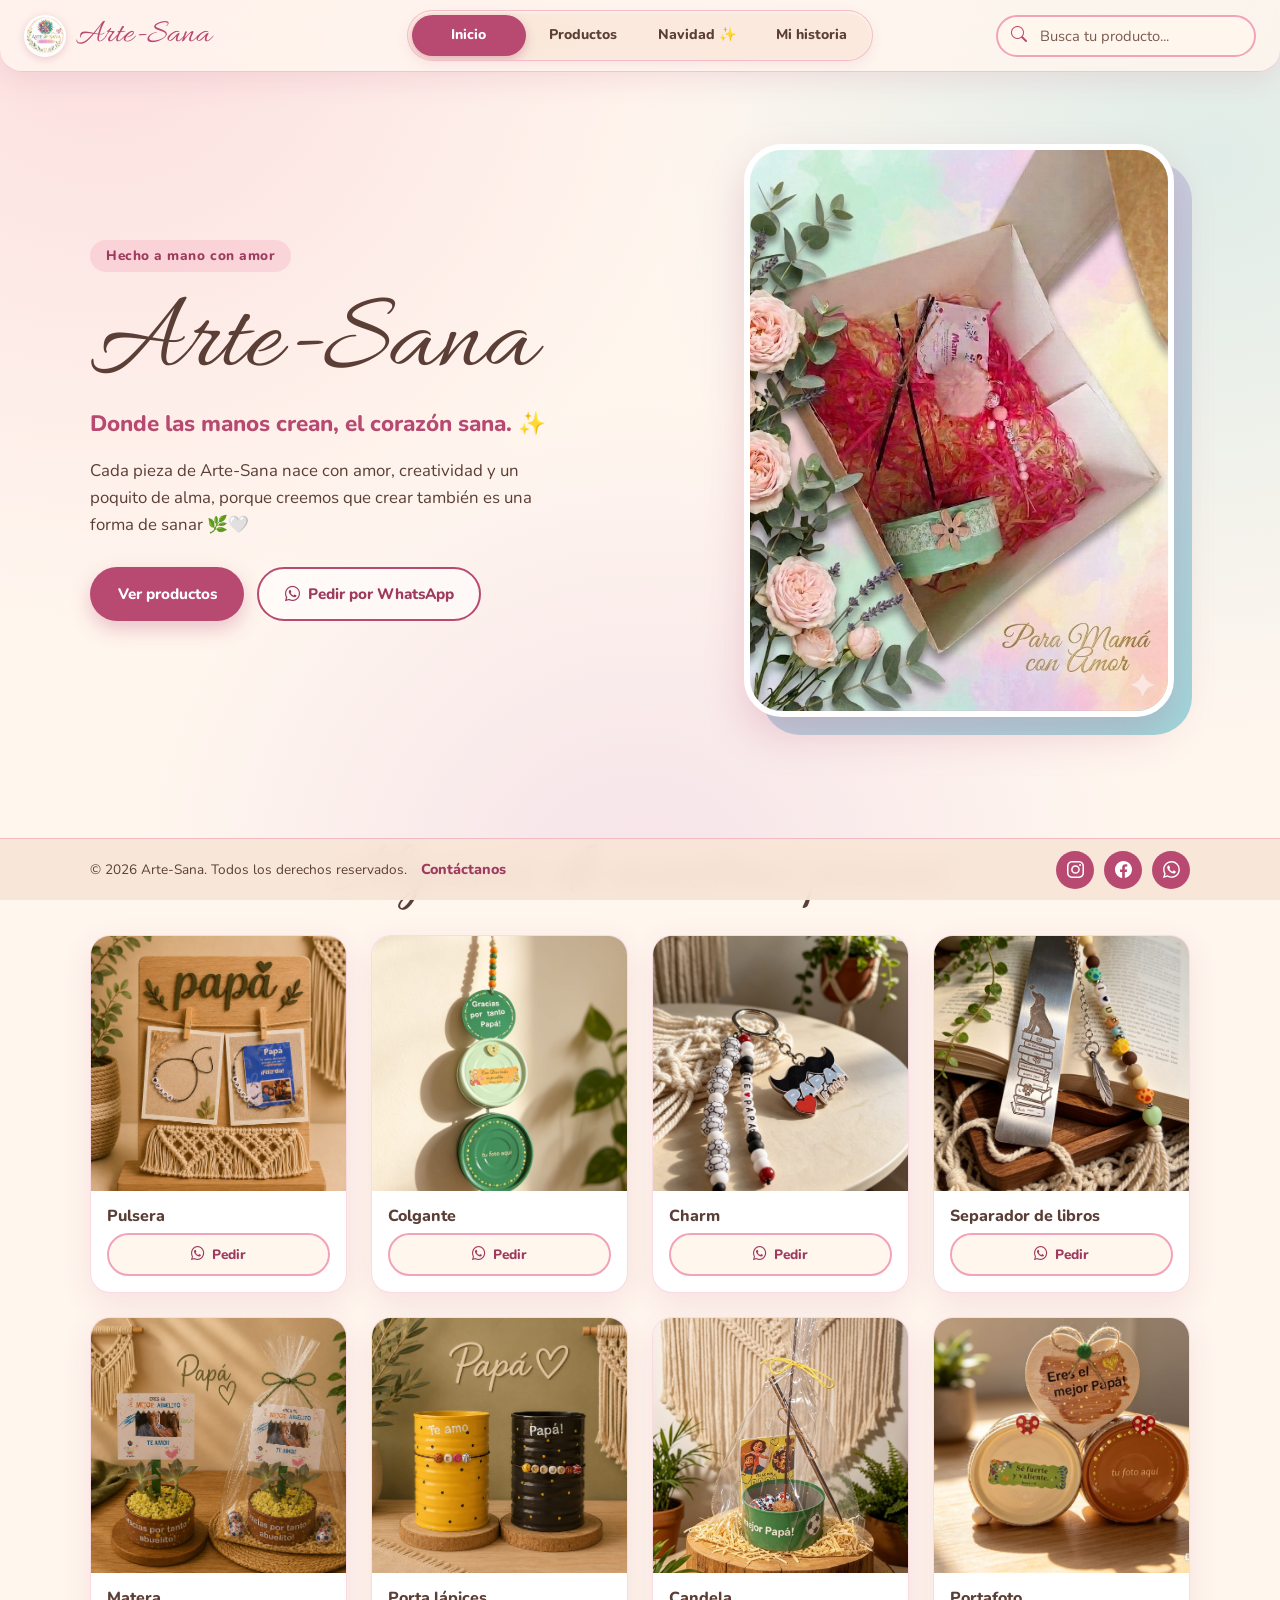
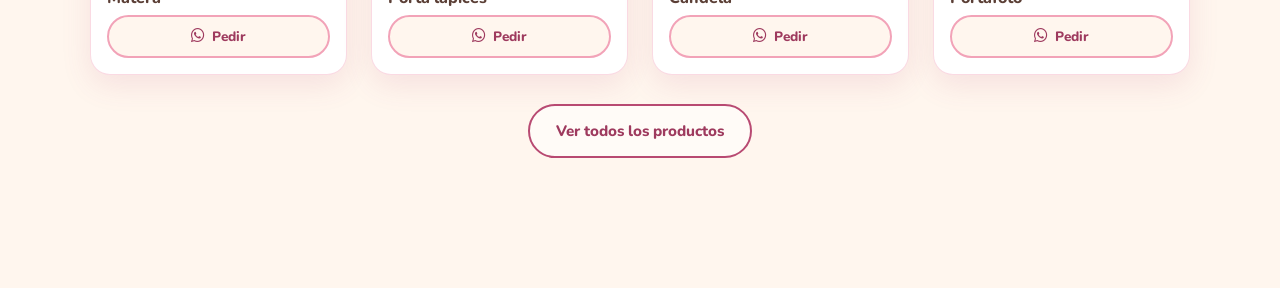
==== commit 9bad6272: "Actualizacion de productos de navidad" ====
--- a/Public/index.html
+++ b/Public/index.html
@@ -35,6 +35,7 @@
         <nav class="sidebar" aria-label="Navegación principal" data-active="0">
             <a class="sidebar-link" href="#inicio">Inicio</a>
             <a class="sidebar-link" href="#productos">Productos</a>
+            <a class="sidebar-link" href="#navidad">Navidad ✨</a>
             <a class="sidebar-link" href="#historia">Mi historia</a>
             <span class="glass-glider" aria-hidden="true"></span>
         </nav>
@@ -380,7 +381,458 @@
             </template>
         </section>
 
-        <!-- SECCIÓN 3: CONTACTO -->
+        <!-- SECCIÓN 3: EDICIÓN DE NAVIDAD -->
+
+        <section id="navidad" class="seccion-pagina seccion-navidad" aria-labelledby="navidad-titulo">
+
+            <!-- Filtros navideños — dentro de la sección para que se muestren/oculten juntos -->
+            <div class="filtros filtros-navidad" role="group" aria-label="Filtrar productos navideños">
+                <button type="button" class="filtro-btn activo" data-navidad-filtro="todos"
+                    aria-pressed="true">Todos</button>
+                <button type="button" class="filtro-btn" data-navidad-filtro="charms"
+                    aria-pressed="false">Charms</button>
+                <button type="button" class="filtro-btn" data-navidad-filtro="Porta todo navideño"
+                    aria-pressed="false">Porta todo navideño</button>
+                <button type="button" class="filtro-btn" data-navidad-filtro="Pulseras navideñas"
+                    aria-pressed="false">Pulseras navideñas</button>
+                <button type="button" class="filtro-btn" data-navidad-filtro="Decoracion navideña"
+                    aria-pressed="false">Decoracion navideña</button>
+                <button type="button" class="filtro-btn" data-navidad-filtro="Kit-pintura" aria-pressed="false">Kit de
+                    pintura navideña</button>
+                <button type="button" class="filtro-btn" data-navidad-filtro="Lapiceros decorados con su portanota"
+                    aria-pressed="false">Lapiceros decorados con su portanota</button>
+                <button type="button" class="filtro-btn" data-navidad-filtro="Kit-tasa" aria-pressed="false">Kit de
+                    tasas con cucharita y porta vasos navideños</button>
+                <button type="button" class="filtro-btn" data-navidad-filtro="Box de regalo" aria-pressed="false">Box de
+                    regalo</button>
+                <button type="button" class="filtro-btn" data-navidad-filtro="Accesorios celulares"
+                    aria-pressed="false">Accesorios celulares</button>
+            </div>
+            <div class="navidad-luces" aria-hidden="true"></div>
+            <header class="navidad-encabezado">
+                <p class="navidad-etiqueta"><i class="bi bi-stars" aria-hidden="true"></i> Colección especial</p>
+                <h2 id="navidad-titulo">Una Navidad hecha a mano</h2>
+                <p>Pequeños detalles llenos de color, ternura y espíritu navideño. Elige tu favorito y escríbenos para
+                    pedirlo.</p>
+                <span class="navidad-destello" aria-hidden="true">✦</span>
+            </header>
+            <div class="navidad-galeria" aria-label="Charms navideños">
+                <article class="navidad-producto " data-categoria="charms">
+                    <div class="navidad-foto"><img src="img/Charm%20navide%C3%B1o1.jpeg"
+                            alt="Charm navideño artesanal con borla roja y cuentas festivas" loading="lazy"></div>
+                    <div class="navidad-info"><span class="navidad-numero">Hecho con amor</span>
+                        <h3>Charm navideño</h3><a class="btn-pedir navidad-pedir"
+                            href="https://api.whatsapp.com/send?phone=50688555545&amp;text=Hola%20Arte-Sana%2C%20quiero%20consultar%20por%20el%20Charm%20navide%C3%B1o%20rojo"
+                            target="_blank" rel="noopener"><i class="bi bi-whatsapp" aria-hidden="true"></i> Pedir por
+                            WhatsApp</a>
+                    </div>
+                </article>
+                <article class="navidad-producto" data-categoria="charms">
+                    <div class="navidad-foto"><img src="img/Charm%20navide%C3%B1o2.jpeg"
+                            alt="Charm navideño artesanal con borla verde y cuentas de colores" loading="lazy"></div>
+                    <div class="navidad-info"><span class="navidad-numero">Hecho con amor</span>
+                        <h3>Charm navideño </h3><a class="btn-pedir navidad-pedir"
+                            href="https://api.whatsapp.com/send?phone=50688555545&amp;text=Hola%20Arte-Sana%2C%20quiero%20consultar%20por%20el%20Charm%20navide%C3%B1o%20verde"
+                            target="_blank" rel="noopener"><i class="bi bi-whatsapp" aria-hidden="true"></i> Pedir por
+                            WhatsApp</a>
+                    </div>
+                </article>
+                <article class="navidad-producto" data-categoria="charms">
+                    <div class="navidad-foto"><img src="img/Charm%20navide%C3%B1o3.jpeg"
+                            alt="Charm navideño artesanal con borla verde y adornos festivos" loading="lazy"></div>
+                    <div class="navidad-info"><span class="navidad-numero">Hecho con amor</span>
+                        <h3>Charm navideño alegre</h3><a class="btn-pedir navidad-pedir"
+                            href="https://api.whatsapp.com/send?phone=50688555545&amp;text=Hola%20Arte-Sana%2C%20quiero%20consultar%20por%20el%20Charm%20navide%C3%B1o%20alegre"
+                            target="_blank" rel="noopener"><i class="bi bi-whatsapp" aria-hidden="true"></i> Pedir por
+                            WhatsApp</a>
+                    </div>
+                </article>
+                <article class="navidad-producto" data-categoria="charms">
+                    <div class="navidad-foto"><img src="img/Charm%20navide%C3%B1o4.jpeg"
+                            alt="Charm navideño artesanal con cuentas rojas y blancas" loading="lazy"></div>
+                    <div class="navidad-info"><span class="navidad-numero">Hecho con amor</span>
+                        <h3>Charm navideño clásico</h3><a class="btn-pedir navidad-pedir"
+                            href="https://api.whatsapp.com/send?phone=50688555545&amp;text=Hola%20Arte-Sana%2C%20quiero%20consultar%20por%20el%20Charm%20navide%C3%B1o%20cl%C3%A1sico"
+                            target="_blank" rel="noopener"><i class="bi bi-whatsapp" aria-hidden="true"></i> Pedir por
+                            WhatsApp</a>
+                    </div>
+                </article>
+
+                <article class="navidad-producto" data-categoria="charms">
+                    <div class="navidad-foto"><img src="img/Charm navideño5.jpeg" alt="Charm navideño 1"
+                            loading="lazy">"
+                        alt="Charm navideño artesanal con borla verde y adornos festivos" loading="lazy"></div>
+                    <div class="navidad-info"><span class="navidad-numero">Hecho con amor</span>
+                        <h3> Charm navideño </h3><a class="btn-pedir navidad-pedir"
+                            href="https://api.whatsapp.com/send?phone=50688555545&amp;text=Hola%20Arte-Sana%2C%20quiero%20consultar%20por%20el%20Charm%20navide%C3%B1o%20alegre"
+                            target="_blank" rel="noopener"><i class="bi bi-whatsapp" aria-hidden="true"></i> Pedir por
+                            WhatsApp</a>
+                    </div>
+                </article>
+                <article class="navidad-producto" data-categoria="charms">
+                    <div class="navidad-foto"><img src="img/Charm navideño6.jpeg" alt="Charm navideño 1"
+                            loading="lazy">"
+                        alt="Charm navideño artesanal con borla verde y adornos festivos" loading="lazy"></div>
+                    <div class="navidad-info"><span class="navidad-numero">Hecho con amor</span>
+                        <h3> Charm navideño </h3><a class="btn-pedir navidad-pedir"
+                            href="https://api.whatsapp.com/send?phone=50688555545&amp;text=Hola%20Arte-Sana%2C%20quiero%20consultar%20por%20el%20Charm%20navide%C3%B1o%20alegre"
+                            target="_blank" rel="noopener"><i class="bi bi-whatsapp" aria-hidden="true"></i> Pedir por
+                            WhatsApp</a>
+                    </div>
+                </article>
+                <article class="navidad-producto" data-categoria="charms">
+                    <div class="navidad-foto"><img src="img/Charm navideño7.jpeg" alt="Charm navideño 1"
+                            loading="lazy">"
+                        alt="Charm navideño artesanal con borla verde y adornos festivos" loading="lazy"></div>
+                    <div class="navidad-info"><span class="navidad-numero">Hecho con amor</span>
+                        <h3> Charm navideño</h3><a class="btn-pedir navidad-pedir"
+                            href="https://api.whatsapp.com/send?phone=50688555545&amp;text=Hola%20Arte-Sana%2C%20quiero%20consultar%20por%20el%20Charm%20navide%C3%B1o%20alegre"
+                            target="_blank" rel="noopener"><i class="bi bi-whatsapp" aria-hidden="true"></i> Pedir por
+                            WhatsApp</a>
+                    </div>
+                </article>
+                <article class="navidad-producto" data-categoria="charms">
+                    <div class="navidad-foto"><img src="img/Charm navideño8.jpeg" alt="Charm navideño 1"
+                            loading="lazy">"
+                        alt="Charm navideño artesanal con borla verde y adornos festivos" loading="lazy"></div>
+                    <div class="navidad-info"><span class="navidad-numero">Hecho con amor</span>
+                        <h3> Charm navideño</h3><a class="btn-pedir navidad-pedir"
+                            href="https://api.whatsapp.com/send?phone=50688555545&amp;text=Hola%20Arte-Sana%2C%20quiero%20consultar%20por%20el%20Charm%20navide%C3%B1o%20alegre"
+                            target="_blank" rel="noopener"><i class="bi bi-whatsapp" aria-hidden="true"></i> Pedir por
+                            WhatsApp</a>
+                    </div>
+                </article>
+
+                <!-- SECCIÓN Producto Para celular -->
+
+                <article class="navidad-producto" data-categoria="Accesorios celulares">
+                    <div class="navidad-foto"><img src="img/Accesorio celular.jpeg" alt="Charm navideño 1"
+                            loading="lazy">"
+                        alt="Charm navideño artesanal con borla verde y adornos festivos" loading="lazy"></div>
+                    <div class="navidad-info"><span class="navidad-numero">Hecho con amor</span>
+                        <h3> Accesorio para celular</h3><a class="btn-pedir navidad-pedir"
+                            href="https://api.whatsapp.com/send?phone=50688555545&amp;text=Hola%20Arte-Sana%2C%20quiero%20consultar%20por%20el%20Charm%20navide%C3%B1o%20alegre"
+                            target="_blank" rel="noopener"><i class="bi bi-whatsapp" aria-hidden="true"></i> Pedir por
+                            WhatsApp</a>
+                    </div>
+                </article>
+                <article class="navidad-producto" data-categoria="Accesorios celulares">
+                    <div class="navidad-foto"><img src="img/Accesorio celular2.jpeg" alt="Charm navideño 1"
+                            loading="lazy">"
+                        alt="Charm navideño artesanal con borla verde y adornos festivos" loading="lazy"></div>
+                    <div class="navidad-info"><span class="navidad-numero">Hecho con amor</span>
+                        <h3> Accesorio para celular</h3><a class="btn-pedir navidad-pedir"
+                            href="https://api.whatsapp.com/send?phone=50688555545&amp;text=Hola%20Arte-Sana%2C%20quiero%20consultar%20por%20el%20Charm%20navide%C3%B1o%20alegre"
+                            target="_blank" rel="noopener"><i class="bi bi-whatsapp" aria-hidden="true"></i> Pedir por
+                            WhatsApp</a>
+                    </div>
+                </article>
+
+                <!-- PULSERAS navideñas-->
+
+                <article class="navidad-producto" data-categoria="Pulseras navideñas">
+                    <div class="navidad-foto"><img src="img/Pulsera navideña.jpeg" alt="Pulsera navideña 1"
+                            loading="lazy"></div>
+                    <div class="navidad-info"><span class="navidad-numero">Hecho con amor</span>
+                        <h3> Pulsera navideña </h3><a class="btn-pedir navidad-pedir"
+                            href="https://api.whatsapp.com/send?phone=50688555545&amp;text=Hola%20Arte-Sana%2C%20quiero%20consultar%20por%20el%20Charm%20navide%C3%B1o%20alegre"
+                            target="_blank" rel="noopener"><i class="bi bi-whatsapp" aria-hidden="true"></i> Pedir por
+                            WhatsApp</a>
+                    </div>
+                </article>
+                <article class="navidad-producto" data-categoria="Pulseras navideñas">
+                    <div class="navidad-foto"><img src="img/Pulsera navideña2.jpeg" alt="Pulsera navideña 2"
+                            loading="lazy"></div>
+                    <div class="navidad-info"><span class="navidad-numero">Hecho con amor</span>
+                        <h3>Pulsera navideña </h3><a class="btn-pedir navidad-pedir"
+                            href="https://api.whatsapp.com/send?phone=50688555545&amp;text=Hola%20Arte-Sana%2C%20quiero%20consultar%20por%20el%20Charm%20navide%C3%B1o%20alegre"
+                            target="_blank" rel="noopener"><i class="bi bi-whatsapp" aria-hidden="true"></i> Pedir por
+                            WhatsApp</a>
+                    </div>
+                </article>
+                <article class="navidad-producto" data-categoria="Pulseras navideñas">
+                    <div class="navidad-foto"><img src="img/Pulsera navideña3.jpeg" alt="Pulsera navideña 3"
+                            loading="lazy"></div>
+                    <div class="navidad-info"><span class="navidad-numero">Hecho con amor</span>
+                        <h3>Pulsera navideña </h3><a class="btn-pedir navidad-pedir"
+                            href="https://api.whatsapp.com/send?phone=50688555545&amp;text=Hola%20Arte-Sana%2C%20quiero%20consultar%20por%20el%20Charm%20navide%C3%B1o%20alegre"
+                            target="_blank" rel="noopener"><i class="bi bi-whatsapp" aria-hidden="true"></i> Pedir por
+                            WhatsApp</a>
+                    </div>
+                </article>
+                <article class="navidad-producto" data-categoria="Pulseras navideñas">
+                    <div class="navidad-foto"><img src="img/Pulsera navideña4.jpeg" alt="Pulsera navideña 4"
+                            loading="lazy"></div>
+                    <div class="navidad-info"><span class="navidad-numero">Hecho con amor</span>
+                        <h3>Pulsera navideña </h3><a class="btn-pedir navidad-pedir"
+                            href="https://api.whatsapp.com/send?phone=50688555545&amp;text=Hola%20Arte-Sana%2C%20quiero%20consultar%20por%20el%20Charm%20navide%C3%B1o%20alegre"
+                            target="_blank" rel="noopener"><i class="bi bi-whatsapp" aria-hidden="true"></i> Pedir por
+                            WhatsApp</a>
+                    </div>
+                </article>
+
+
+                <!-- Porta todo navideño -->
+                <article class="navidad-producto" data-categoria="Porta todo navideño">
+                    <div class="navidad-foto"><img src="img/Porta todo.jpeg" alt="Porta todo navideño" loading="lazy">
+                    </div>
+                    <div class="navidad-info"><span class="navidad-numero">Hecho con amor</span>
+                        <h3>Porta todo navideño </h3><a class="btn-pedir navidad-pedir"
+                            href="https://api.whatsapp.com/send?phone=50688555545&amp;text=Hola%20Arte-Sana%2C%20quiero%20consultar%20por%20el%20Charm%20navide%C3%B1o%20alegre"
+                            target="_blank" rel="noopener"><i class="bi bi-whatsapp" aria-hidden="true"></i> Pedir por
+                            WhatsApp</a>
+                    </div>
+                </article>
+                <article class="navidad-producto" data-categoria="Porta todo navideño">
+                    <div class="navidad-foto"><img src="img/Porta todo2.jpeg" alt="Porta todo navideño 2"
+                            loading="lazy"></div>
+                    <div class="navidad-info"><span class="navidad-numero">Hecho con amor</span>
+                        <h3>Porta todo navideño </h3><a class="btn-pedir navidad-pedir"
+                            href="https://api.whatsapp.com/send?phone=50688555545&amp;text=Hola%20Arte-Sana%2C%20quiero%20consultar%20por%20el%20Charm%20navide%C3%B1o%20alegre"
+                            target="_blank" rel="noopener"><i class="bi bi-whatsapp" aria-hidden="true"></i> Pedir por
+                            WhatsApp</a>
+                    </div>
+                </article>
+                <article class="navidad-producto" data-categoria="Porta todo navideño">
+                    <div class="navidad-foto"><img src="img/Porta todo3.jpeg" alt="Porta todo navideño 3"
+                            loading="lazy"></div>
+                    <div class="navidad-info"><span class="navidad-numero">Hecho con amor</span>
+                        <h3>Porta todo navideño </h3><a class="btn-pedir navidad-pedir"
+                            href="https://api.whatsapp.com/send?phone=50688555545&amp;text=Hola%20Arte-Sana%2C%20quiero%20consultar%20por%20el%20Charm%20navide%C3%B1o%20alegre"
+                            target="_blank" rel="noopener"><i class="bi bi-whatsapp" aria-hidden="true"></i> Pedir por
+                            WhatsApp</a>
+                    </div>
+                </article>
+                <article class="navidad-producto" data-categoria="Porta todo navideño">
+                    <div class="navidad-foto"><img src="img/Porta todo4.jpeg" alt="Porta todo navideño 4"
+                            loading="lazy"></div>
+                    <div class="navidad-info"><span class="navidad-numero">Hecho con amor</span>
+                        <h3>Porta todo navideño </h3><a class="btn-pedir navidad-pedir"
+                            href="https://api.whatsapp.com/send?phone=50688555545&amp;text=Hola%20Arte-Sana%2C%20quiero%20consultar%20por%20el%20Charm%20navide%C3%B1o%20alegre"
+                            target="_blank" rel="noopener"><i class="bi bi-whatsapp" aria-hidden="true"></i> Pedir por
+                            WhatsApp</a>
+                    </div>
+                </article>
+
+                <!-- Decoracion navideña -->
+
+                <article class="navidad-producto" data-categoria="Decoracion navideña">
+                    <div class="navidad-foto"><img src="img/Decoracion navideña.jpeg" alt="Decoracion navideña"
+                            loading="lazy">
+                    </div>
+                    <div class="navidad-info"><span class="navidad-numero">Hecho con amor</span>
+                        <h3>Decoracion navideña </h3><a class="btn-pedir navidad-pedir"
+                            href="https://api.whatsapp.com/send?phone=50688555545&amp;text=Hola%20Arte-Sana%2C%20quiero%20consultar%20por%20la%20Decoracion%20navide%C3%B1a"
+                            target="_blank" rel="noopener"><i class="bi bi-whatsapp" aria-hidden="true"></i> Pedir por
+                            WhatsApp</a>
+                    </div>
+                </article>
+                <article class="navidad-producto" data-categoria="Decoracion navideña">
+                    <div class="navidad-foto"><img src="img/Decoracion navideña2.jpeg" alt="Decoracion navideña"
+                            loading="lazy"></div>
+                    <div class="navidad-info"><span class="navidad-numero">Hecho con amor</span>
+                        <h3>Decoracion navideña </h3><a class="btn-pedir navidad-pedir"
+                            href="https://api.whatsapp.com/send?phone=50688555545&amp;text=Hola%20Arte-Sana%2C%20quiero%20consultar%20por%20la%20Decoracion%20navide%C3%B1a"
+                            target="_blank" rel="noopener"><i class="bi bi-whatsapp" aria-hidden="true"></i> Pedir por
+                            WhatsApp</a>
+                    </div>
+                </article>
+                <article class="navidad-producto" data-categoria="Decoracion navideña">
+                    <div class="navidad-foto"><img src="img/Decoracion navideña3.jpeg" alt="Decoracion navideña"
+                            loading="lazy"></div>
+                    <div class="navidad-info"><span class="navidad-numero">Hecho con amor</span>
+                        <h3>Decoracion navideña </h3><a class="btn-pedir navidad-pedir"
+                            href="https://api.whatsapp.com/send?phone=50688555545&amp;text=Hola%20Arte-Sana%2C%20quiero%20consultar%20por%20la%20Decoracion%20navide%C3%B1a"
+                            target="_blank" rel="noopener"><i class="bi bi-whatsapp" aria-hidden="true"></i> Pedir por
+                            WhatsApp</a>
+                    </div>
+                </article>
+
+                <!-- Kit de pintura navideña -->
+
+                <article class="navidad-producto" data-categoria="Kit-pintura">
+                    <div class="navidad-foto"><img src="img/Kit de pintura navideña.jpeg" alt="Kit de pintura navideña"
+                            loading="lazy">
+                    </div>
+                    <div class="navidad-info"><span class="navidad-numero">Hecho con amor</span>
+                        <h3>Kit de pintura navideña </h3><a class="btn-pedir navidad-pedir"
+                            href="https://api.whatsapp.com/send?phone=50688555545&amp;text=Hola%20Arte-Sana%2C%20quiero%20consultar%20por%20la%20Decoracion%20navide%C3%B1a"
+                            target="_blank" rel="noopener"><i class="bi bi-whatsapp" aria-hidden="true"></i> Pedir por
+                            WhatsApp</a>
+                    </div>
+                </article>
+                <article class="navidad-producto" data-categoria="Kit-pintura">
+                    <div class="navidad-foto"><img src="img/Kit de pintura navideña2.jpeg" alt="Kit de pintura navideña"
+                            loading="lazy">
+                    </div>
+                    <div class="navidad-info"><span class="navidad-numero">Hecho con amor</span>
+                        <h3>Kit de pintura navideña </h3><a class="btn-pedir navidad-pedir"
+                            href="https://api.whatsapp.com/send?phone=50688555545&amp;text=Hola%20Arte-Sana%2C%20quiero%20consultar%20por%20la%20Decoracion%20navide%C3%B1a"
+                            target="_blank" rel="noopener"><i class="bi bi-whatsapp" aria-hidden="true"></i> Pedir por
+                            WhatsApp</a>
+                    </div>
+                </article>
+                <article class="navidad-producto" data-categoria="Kit-pintura">
+                    <div class="navidad-foto"><img src="img/Kit de pintura navideña3.jpeg" alt="Kit de pintura navideña"
+                            loading="lazy">
+                    </div>
+                    <div class="navidad-info"><span class="navidad-numero">Hecho con amor</span>
+                        <h3>Kit de pintura navideña </h3><a class="btn-pedir navidad-pedir"
+                            href="https://api.whatsapp.com/send?phone=50688555545&amp;text=Hola%20Arte-Sana%2C%20quiero%20consultar%20por%20la%20Decoracion%20navide%C3%B1a"
+                            target="_blank" rel="noopener"><i class="bi bi-whatsapp" aria-hidden="true"></i> Pedir por
+                            WhatsApp</a>
+                    </div>
+                </article>
+                <article class="navidad-producto" data-categoria="Kit-pintura">
+                    <div class="navidad-foto"><img src="img/Kit de pintura navideña4.jpeg" alt="Kit de pintura navideña"
+                            loading="lazy">
+                    </div>
+                    <div class="navidad-info"><span class="navidad-numero">Hecho con amor</span>
+                        <h3>Kit de pintura navideña </h3><a class="btn-pedir navidad-pedir"
+                            href="https://api.whatsapp.com/send?phone=50688555545&amp;text=Hola%20Arte-Sana%2C%20quiero%20consultar%20por%20la%20Decoracion%20navide%C3%B1a"
+                            target="_blank" rel="noopener"><i class="bi bi-whatsapp" aria-hidden="true"></i> Pedir por
+                            WhatsApp</a>
+                    </div>
+                </article>
+                <article class="navidad-producto" data-categoria="Kit-pintura">
+                    <div class="navidad-foto"><img src="img/Kit de pintura navideña5.jpeg" alt="Kit de pintura navideña"
+                            loading="lazy">
+                    </div>
+                    <div class="navidad-info"><span class="navidad-numero">Hecho con amor</span>
+                        <h3>Kit de pintura navideña </h3><a class="btn-pedir navidad-pedir"
+                            href="https://api.whatsapp.com/send?phone=50688555545&amp;text=Hola%20Arte-Sana%2C%20quiero%20consultar%20por%20la%20Decoracion%20navide%C3%B1a"
+                            target="_blank" rel="noopener"><i class="bi bi-whatsapp" aria-hidden="true"></i> Pedir por
+                            WhatsApp</a>
+                    </div>
+                </article>
+                <article class="navidad-producto" data-categoria="Kit-pintura">
+                    <div class="navidad-foto"><img src="img/Kit de pintura navideña6.jpeg" alt="Kit de pintura navideña"
+                            loading="lazy">
+                    </div>
+                    <div class="navidad-info"><span class="navidad-numero">Hecho con amor</span>
+                        <h3>Kit de pintura navideña </h3><a class="btn-pedir navidad-pedir"
+                            href="https://api.whatsapp.com/send?phone=50688555545&amp;text=Hola%20Arte-Sana%2C%20quiero%20consultar%20por%20la%20Decoracion%20navide%C3%B1a"
+                            target="_blank" rel="noopener"><i class="bi bi-whatsapp" aria-hidden="true"></i> Pedir por
+                            WhatsApp</a>
+                    </div>
+                </article>
+                <article class="navidad-producto" data-categoria="Kit-pintura">
+                    <div class="navidad-foto"><img src="img/Kit de pintura navideña7.jpeg" alt="Kit de pintura navideña"
+                            loading="lazy">
+                    </div>
+                    <div class="navidad-info"><span class="navidad-numero">Hecho con amor</span>
+                        <h3>Kit de pintura navideña </h3><a class="btn-pedir navidad-pedir"
+                            href="https://api.whatsapp.com/send?phone=50688555545&amp;text=Hola%20Arte-Sana%2C%20quiero%20consultar%20por%20la%20Decoracion%20navide%C3%B1a"
+                            target="_blank" rel="noopener"><i class="bi bi-whatsapp" aria-hidden="true"></i> Pedir por
+                            WhatsApp</a>
+                    </div>
+                </article>
+                <article class="navidad-producto" data-categoria="Kit-pintura">
+                    <div class="navidad-foto"><img src="img/Kit de pintura navideña8.jpeg" alt="Kit de pintura navideña"
+                            loading="lazy">
+                    </div>
+                    <div class="navidad-info"><span class="navidad-numero">Hecho con amor</span>
+                        <h3>Kit de pintura navideña </h3><a class="btn-pedir navidad-pedir"
+                            href="https://api.whatsapp.com/send?phone=50688555545&amp;text=Hola%20Arte-Sana%2C%20quiero%20consultar%20por%20la%20Decoracion%20navide%C3%B1a"
+                            target="_blank" rel="noopener"><i class="bi bi-whatsapp" aria-hidden="true"></i> Pedir por
+                            WhatsApp</a>
+                    </div>
+                </article>
+                <article class="navidad-producto" data-categoria="Kit-pintura">
+                    <div class="navidad-foto"><img src="img/Kit de pintura navideña9.jpeg" alt="Kit de pintura navideña"
+                            loading="lazy">
+                    </div>
+                    <div class="navidad-info"><span class="navidad-numero">Hecho con amor</span>
+                        <h3>Kit de pintura navideña </h3><a class="btn-pedir navidad-pedir"
+                            href="https://api.whatsapp.com/send?phone=50688555545&amp;text=Hola%20Arte-Sana%2C%20quiero%20consultar%20por%20la%20Decoracion%20navide%C3%B1a"
+                            target="_blank" rel="noopener"><i class="bi bi-whatsapp" aria-hidden="true"></i> Pedir por
+                            WhatsApp</a>
+                    </div>
+                </article>
+                <article class="navidad-producto" data-categoria="Kit-pintura">
+                    <div class="navidad-foto"><img src="img/Kit de pintura navideña10.jpeg"
+                            alt="Kit de pintura navideña" loading="lazy">
+                    </div>
+                    <div class="navidad-info"><span class="navidad-numero">Hecho con amor</span>
+                        <h3>Kit de pintura navideña </h3><a class="btn-pedir navidad-pedir"
+                            href="https://api.whatsapp.com/send?phone=50688555545&amp;text=Hola%20Arte-Sana%2C%20quiero%20consultar%20por%20la%20Decoracion%20navide%C3%B1a"
+                            target="_blank" rel="noopener"><i class="bi bi-whatsapp" aria-hidden="true"></i> Pedir por
+                            WhatsApp</a>
+                    </div>
+                </article>
+                <article class="navidad-producto" data-categoria="Kit-pintura">
+                    <div class="navidad-foto"><img src="img/Kit de pintura navideña11.jpeg"
+                            alt="Kit de pintura navideña" loading="lazy">
+                    </div>
+                    <div class="navidad-info"><span class="navidad-numero">Hecho con amor</span>
+                        <h3>Kit de pintura navideña </h3><a class="btn-pedir navidad-pedir"
+                            href="https://api.whatsapp.com/send?phone=50688555545&amp;text=Hola%20Arte-Sana%2C%20quiero%20consultar%20por%20la%20Decoracion%20navide%C3%B1a"
+                            target="_blank" rel="noopener"><i class="bi bi-whatsapp" aria-hidden="true"></i> Pedir por
+                            WhatsApp</a>
+                    </div>
+                </article>
+
+                <!--Lapiceros decorados con su portanota -->
+
+                <article class="navidad-producto" data-categoria="Lapiceros decorados con su portanota">
+                    <div class="navidad-foto"><img src="img/Lapiceros decorados.jpeg" alt="Kit de pintura navideña"
+                            loading="lazy">
+                    </div>
+                    <div class="navidad-info"><span class="navidad-numero">Hecho con amor</span>
+                        <h3>Lapiceros decorados con su portanota</h3><a class="btn-pedir navidad-pedir"
+                            href="https://api.whatsapp.com/send?phone=50688555545&amp;text=Hola%20Arte-Sana%2C%20quiero%20consultar%20por%20la%20Decoracion%20navide%C3%B1a"
+                            target="_blank" rel="noopener"><i class="bi bi-whatsapp" aria-hidden="true"></i> Pedir por
+                            WhatsApp</a>
+                    </div>
+                </article>
+
+                <article class="navidad-producto" data-categoria="Lapiceros decorados con su portanota">
+                    <div class="navidad-foto"><img src="img/Lapiceros decorados2.jpeg" alt="Kit de pintura navideña"
+                            loading="lazy">
+                    </div>
+                    <div class="navidad-info"><span class="navidad-numero">Hecho con amor</span>
+                        <h3>Lapiceros decorados con su portanota</h3><a class="btn-pedir navidad-pedir"
+                            href="https://api.whatsapp.com/send?phone=50688555545&amp;text=Hola%20Arte-Sana%2C%20quiero%20consultar%20por%20la%20Decoracion%20navide%C3%B1a"
+                            target="_blank" rel="noopener"><i class="bi bi-whatsapp" aria-hidden="true"></i> Pedir por
+                            WhatsApp</a>
+                    </div>
+                </article>
+
+                <!--Kit de tasas con cucharita y porta vasos navideños -->
+
+                <article class="navidad-producto" data-categoria="Kit-tasa">
+                    <div class="navidad-foto"><img src="img/Kit de tasa.jpeg" alt="Kit de pintura navideña"
+                            loading="lazy">
+                    </div>
+                    <div class="navidad-info"><span class="navidad-numero">Hecho con amor</span>
+                        <h3>Kit de tasa con cucharita y porta vaso navideño</h3><a class="btn-pedir navidad-pedir"
+                            href="https://api.whatsapp.com/send?phone=50688555545&amp;text=Hola%20Arte-Sana%2C%20quiero%20consultar%20por%20la%20Decoracion%20navide%C3%B1a"
+                            target="_blank" rel="noopener"><i class="bi bi-whatsapp" aria-hidden="true"></i> Pedir por
+                            WhatsApp</a>
+                    </div>
+                </article>
+
+                <!--Box de regalo -->
+
+                <article class="navidad-producto" data-categoria="Box de regalo">
+                    <div class="navidad-foto"><img src="img/Box de regalo.jpeg" alt="Kit de pintura navideña"
+                            loading="lazy">
+                    </div>
+                    <div class="navidad-info"><span class="navidad-numero">Hecho con amor</span>
+                        <h3>Box de regalo</h3><a class="btn-pedir navidad-pedir"
+                            href="https://api.whatsapp.com/send?phone=50688555545&amp;text=Hola%20Arte-Sana%2C%20quiero%20consultar%20por%20la%20Decoracion%20navide%C3%B1a"
+                            target="_blank" rel="noopener"><i class="bi bi-whatsapp" aria-hidden="true"></i> Pedir por
+                            WhatsApp</a>
+                    </div>
+                </article>
+
+
+            </div>
+            <p class="navidad-cierre">Que esta temporada esté llena de detalles que cuentan historias <span
+                    aria-hidden="true">♡</span></p>
+        </section>
+
+        <!-- SECCIÓN 4: CONTACTO -->
         <section id="contacto" class="seccion-pagina contacto-seccion" aria-labelledby="contacto-titulo">
             <div class="contacto-tarjeta">
                 <h2 class="titulo-seccion" id="contacto-titulo">Contáctame</h2>
@@ -489,6 +941,21 @@
         const allSections = [...document.querySelectorAll(".seccion-pagina")];
         const sectionNav = document.querySelector(".sidebar");
 
+        // Brillitos de nieve decorativos: discretos y desactivados si se reduce el movimiento.
+        const holidayPanel = document.querySelector("#navidad");
+        if (!window.matchMedia("(prefers-reduced-motion: reduce)").matches) {
+            for (let i = 0; i < 14; i += 1) {
+                const flake = document.createElement("span");
+                flake.className = "navidad-copo";
+                flake.setAttribute("aria-hidden", "true");
+                flake.textContent = i % 3 === 0 ? "✦" : "·";
+                flake.style.left = `${(i * 37 + 9) % 100}%`;
+                flake.style.animationDelay = `${(i % 7) * -0.65}s`;
+                flake.style.animationDuration = `${5 + (i % 5)}s`;
+                holidayPanel.append(flake);
+            }
+        }
+
         function switchSection(targetId, updateHistory = true) {
             const target = document.getElementById(targetId.slice(1));
             if (!target || !allSections.includes(target)) return;
@@ -819,6 +1286,29 @@
 
             lastScrollY = currentScrollY;
         }, { passive: true });
+
+        const botonesNavidad = document.querySelectorAll("[data-navidad-filtro]");
+        const productosNavidad = document.querySelectorAll(".navidad-producto");
+
+        botonesNavidad.forEach((boton) => {
+            boton.addEventListener("click", () => {
+                const categoria = boton.dataset.navidadFiltro;
+
+                productosNavidad.forEach((producto) => {
+                    const coincide =
+                        categoria === "todos" ||
+                        producto.dataset.categoria === categoria;
+
+                    producto.hidden = !coincide;
+                });
+
+                botonesNavidad.forEach((otroBoton) => {
+                    const seleccionado = otroBoton === boton;
+                    otroBoton.classList.toggle("activo", seleccionado);
+                    otroBoton.setAttribute("aria-pressed", String(seleccionado));
+                });
+            });
+        });
     </script>
 </body>
 
--- a/Public/style.css
+++ b/Public/style.css
@@ -17,6 +17,11 @@
     --texto: #5B3F36;
     --texto-suave: #7A5A50;
 
+    /* Colores navideños centralizados */
+    --navidad-rojo: #8e3e50;
+    --navidad-tierra: #743b3d;
+    --navidad-oscuro: #713142;
+
     /* Tipografías: una script para títulos y una redondeada para el resto */
     --fuente-titulo: "Allura", cursive;
     --fuente-texto: "Nunito", system-ui, -apple-system, "Segoe UI", sans-serif;
@@ -26,6 +31,7 @@
     --radio: 20px;
     --sombra: 0 10px 30px rgba(184, 74, 114, 0.12);
     --sombra-hover: 0 18px 40px rgba(184, 74, 114, 0.22);
+    --ease-out: cubic-bezier(0.23, 1, 0.32, 1);
 }
 
 *,
@@ -105,11 +111,22 @@
     border: 2px solid transparent;
     border-radius: 999px;
     cursor: pointer;
-    transition: transform 0.2s ease, box-shadow 0.2s ease, background-color 0.2s ease, color 0.2s ease;
+    transition:
+        transform 180ms var(--ease-out),
+        box-shadow 180ms var(--ease-out),
+        background-color 150ms ease-out,
+        color 150ms ease-out;
 }
 
 .btn:active {
-    transform: scale(0.97);
+    transform: scale(0.96) translateY(0px);
+    transition-duration: 80ms;
+}
+
+.btn-primario:active,
+.btn-secundario:active {
+    transform: scale(0.96) translateY(0px);
+    transition-duration: 80ms;
 }
 
 .btn:focus-visible,
@@ -295,7 +312,7 @@
 .sidebar {
     position: relative;
     display: grid;
-    grid-template-columns: repeat(3, 1fr);
+    grid-template-columns: repeat(4, 1fr);
     align-items: center;
     width: fit-content;
     padding: 4px;
@@ -343,7 +360,7 @@
     bottom: 4px;
     left: 4px;
     z-index: 1;
-    width: calc((100% - 8px) / 3);
+    width: calc((100% - 8px) / 4);
     background: var(--rosa);
     border-radius: 999px;
     box-shadow: 0 4px 12px rgba(184, 74, 114, 0.35);
@@ -359,6 +376,10 @@
 
 .sidebar[data-active="2"] .glass-glider {
     transform: translateX(200%);
+}
+
+.sidebar[data-active="3"] .glass-glider {
+    transform: translateX(300%);
 }
 
 /* Cuando se está en una página que no está en el menú (Contacto) */
@@ -503,6 +524,211 @@
 }
 
 /* ==========================================================
+   EDICIÓN DE NAVIDAD
+   ========================================================== */
+.seccion-navidad {
+    position: relative;
+    isolation: isolate;
+    width: min(1100px, 100%);
+    margin: 0 auto;
+    padding: clamp(22px, 4vw, 46px);
+    overflow: hidden;
+    background:
+        radial-gradient(ellipse at 10% 0%, rgba(255, 255, 255, .94), transparent 42%),
+        linear-gradient(145deg, #f7e8dc 0%, #fff8ee 45%, #eaf2e6 100%);
+    border: 1px solid rgba(184, 74, 114, .2);
+    border-radius: 34px;
+    box-shadow: var(--sombra-hover);
+}
+
+.navidad-copo {
+    position: absolute;
+    top: -1.5rem;
+    z-index: 0;
+    color: rgba(255, 255, 255, .85);
+    font-size: 1.4rem;
+    pointer-events: none;
+    animation: navidad-caer 6s linear infinite;
+}
+
+@keyframes navidad-caer {
+    to { transform: translate3d(12px, 115vh, 0) rotate(120deg); }
+}
+
+.navidad-encabezado {
+    position: relative;
+    z-index: 1;
+    max-width: 660px;
+    margin: 0 auto clamp(30px, 5vw, 52px);
+    text-align: center;
+}
+
+.navidad-etiqueta {
+    display: inline-flex;
+    align-items: center;
+    gap: .45rem;
+    margin-bottom: .55rem;
+    padding: .32rem .85rem;
+    color: #fff;
+    background: var(--navidad-rojo);
+    border-radius: 999px;
+    font-size: .8rem;
+    font-weight: 800;
+    letter-spacing: .06em;
+    text-transform: uppercase;
+}
+
+.navidad-encabezado h2 {
+    margin-bottom: .7rem;
+    font-family: var(--fuente-titulo);
+    font-size: clamp(2.8rem, 7vw, 5rem);
+    font-weight: 400;
+    line-height: .98;
+    color: var(--navidad-tierra);
+}
+
+.navidad-encabezado > p:last-of-type {
+    max-width: 54ch;
+    margin: 0 auto;
+    color: var(--texto-suave);
+}
+
+.navidad-destello {
+    position: absolute;
+    top: 8%;
+    right: -3%;
+    color: #b48a48;
+    font-size: clamp(1.7rem, 4vw, 3rem);
+    animation: navidad-brillar 2.8s ease-in-out infinite alternate;
+}
+
+.navidad-galeria {
+    display: grid;
+    position: relative;
+    z-index: 1;
+    grid-template-columns: repeat(4, minmax(0, 1fr));
+    gap: clamp(13px, 2vw, 22px);
+}
+
+.navidad-producto {
+    overflow: hidden;
+    background: rgba(255, 255, 255, .9);
+    border: 1px solid rgba(142, 62, 80, .16);
+    border-radius: 24px;
+    box-shadow: 0 9px 24px rgba(91, 63, 54, .1);
+    transition: transform 250ms var(--ease-out), box-shadow 250ms var(--ease-out);
+}
+
+/* Teclado: solo sombra. Mouse: elevación (en táctil se queda quieta) */
+.navidad-producto:focus-within {
+    box-shadow: 0 18px 34px rgba(91, 63, 54, .17);
+}
+
+@media (hover: hover) and (pointer: fine) {
+    .navidad-producto:hover {
+        transform: translateY(-7px) rotate(-.5deg);
+        box-shadow: 0 18px 34px rgba(91, 63, 54, .17);
+    }
+
+    .navidad-producto:hover .navidad-foto img {
+        transform: scale(1.055);
+    }
+}
+
+.navidad-foto img {
+    width: 100%;
+    height: 100%;
+    object-fit: cover;
+    transition: transform 300ms var(--ease-out);
+}
+
+.navidad-foto {
+    aspect-ratio: 1 / 1.04;
+    flex: none;
+    overflow: hidden;
+    background: #f4e3d2;
+}
+
+/* Igualar altura de tarjetas y alinear botones */
+.navidad-producto {
+    display: flex;
+    flex-direction: column;
+}
+
+.navidad-info {
+    flex: 1;
+}
+
+.navidad-pedir {
+    margin-top: auto;
+}
+
+.navidad-producto:nth-child(3) .navidad-foto img {
+    object-position: 65% center;
+}
+
+.navidad-info {
+    display: flex;
+    flex: 1;
+    flex-direction: column;
+    align-items: flex-start;
+    gap: .4rem;
+    padding: 1rem;
+}
+
+.navidad-numero {
+    color: var(--navidad-rojo);
+    font-size: .7rem;
+    font-weight: 800;
+    letter-spacing: .08em;
+    text-transform: uppercase;
+}
+
+.navidad-info h4 {
+    margin: 0 0 .35rem;
+    font-size: 1rem;
+    line-height: 1.25;
+}
+
+.navidad-info h3 {
+    margin: 0 0 .35rem;
+    font-size: 1rem;
+    line-height: 1.25;
+}
+
+.navidad-pedir {
+    min-height: 44px;
+    padding: .4rem .5rem;
+    font-size: .8rem;
+    line-height: 1.2;
+    text-align: center;
+}
+
+.navidad-pedir:hover,
+.navidad-pedir:focus-visible {
+    color: #fff;
+    background: var(--navidad-oscuro);
+    border-color: var(--navidad-oscuro);
+}
+
+.navidad-cierre {
+    position: relative;
+    z-index: 1;
+    margin: clamp(24px, 4vw, 38px) auto 0;
+    color: var(--navidad-tierra);
+    font-family: var(--fuente-titulo);
+    font-size: clamp(1.8rem, 4vw, 2.5rem);
+    text-align: center;
+}
+
+.navidad-cierre span { color: var(--rosa); }
+
+@keyframes navidad-brillar {
+    from { opacity: .55; transform: scale(.9) rotate(-10deg); }
+    to { opacity: 1; transform: scale(1.12) rotate(10deg); }
+}
+
+/* ==========================================================
    PRODUCTOS
    ========================================================== */
 .seccion-productos {
@@ -518,7 +744,8 @@
     margin: 0 0 2.2rem;
 }
 
-.chip {
+.chip,
+.filtro-btn {
     padding: 0.5rem 1.15rem;
     font: inherit;
     font-size: 0.9rem;
@@ -531,12 +758,15 @@
     transition: background-color 0.2s ease, color 0.2s ease, border-color 0.2s ease, transform 0.2s ease;
 }
 
-.chip:hover {
+.chip:hover,
+.filtro-btn:hover {
     color: var(--rosa-oscuro);
     border-color: var(--rosa);
 }
 
-.chip[aria-pressed="true"] {
+.chip[aria-pressed="true"],
+.filtro-btn[aria-pressed="true"],
+.filtro-btn.activo {
     color: #fff;
     background: var(--rosa);
     border-color: var(--rosa);
@@ -590,7 +820,7 @@
     border-radius: var(--radio);
     box-shadow: var(--sombra);
     outline: none;
-    transition: transform 0.3s ease, box-shadow 0.3s ease;
+    transition: transform 200ms var(--ease-out), box-shadow 200ms var(--ease-out);
 }
 
 .producto:hover,
@@ -609,7 +839,7 @@
     width: 100%;
     height: 100%;
     object-fit: cover;
-    transition: transform 0.6s ease;
+    transition: transform 350ms var(--ease-out);
 }
 
 .producto:hover .producto-img img {
@@ -656,7 +886,12 @@
     background: var(--crema);
     border: 2px solid var(--rosa-suave);
     border-radius: 999px;
-    transition: background-color 0.2s ease, color 0.2s ease, border-color 0.2s ease;
+    transition: background-color 180ms ease-out, color 180ms ease-out, border-color 180ms ease-out;
+}
+
+.btn-pedir:active {
+    transform: scale(0.97);
+    transition-duration: 80ms;
 }
 
 .btn-pedir:hover,
@@ -1015,6 +1250,8 @@
     }
 
     .linea-contacto,
+    .navidad-destello,
+    .navidad-copo,
     .socialContainer:hover .socialSvg,
     .socialContainer:focus-visible .socialSvg,
     .topbar--rebote,
@@ -1025,7 +1262,9 @@
     }
 
     .producto:hover,
-    .producto:focus-within {
+    .producto:focus-within,
+    .navidad-producto:hover,
+    .navidad-producto:focus-within {
         transform: none;
     }
 }
@@ -1094,6 +1333,10 @@
     .productos-galeria {
         grid-template-columns: repeat(2, minmax(0, 1fr));
     }
+
+    .navidad-galeria {
+        grid-template-columns: repeat(2, minmax(0, 1fr));
+    }
 }
 
 @media (max-width: 500px) {
@@ -1136,7 +1379,26 @@
     .sidebar-link {
         min-width: 0;
         padding: 0.55rem 0.3rem;
-        font-size: 0.82rem;
+        font-size: 0.76rem;
+    }
+
+    .seccion-navidad {
+        padding: 24px 14px;
+        border-radius: 24px;
+    }
+
+    .navidad-info {
+        min-height: 142px;
+        padding: .75rem;
+    }
+
+    .navidad-info h3 {
+        font-size: .9rem;
+    }
+
+    .navidad-pedir {
+        padding: .48rem .35rem;
+        font-size: .72rem;
     }
 
     .filtros {
@@ -1206,4 +1468,38 @@
         width: 34px;
         height: 34px;
     }
-}+}
+/* ==========================================================
+   PANTALLAS MUY ANGOSTAS (≤ 380px)
+   ========================================================== */
+@media (max-width: 380px) {
+    .sidebar {
+        grid-template-columns: repeat(2, minmax(0, 1fr));
+        border-radius: 22px;
+    }
+    .navidad-galeria { grid-template-columns: 1fr; }
+
+    .sidebar-link {
+        padding: 0.55rem 0.4rem;
+        font-size: 0.8rem;
+        text-align: center;
+        white-space: normal;
+    }
+
+    /* El deslizador solo sirve con 4 columnas en una fila */
+    .glass-glider {
+        display: none;
+    }
+
+    /* Sin deslizador, el botón activo se pinta solo */
+    .sidebar-link[aria-current="page"] {
+        background: var(--rosa);
+        box-shadow: 0 4px 12px rgba(184, 74, 114, 0.35);
+    }
+    
+}        
+
+.navidad-producto[hidden] {
+    display: none;
+}
+                                       
